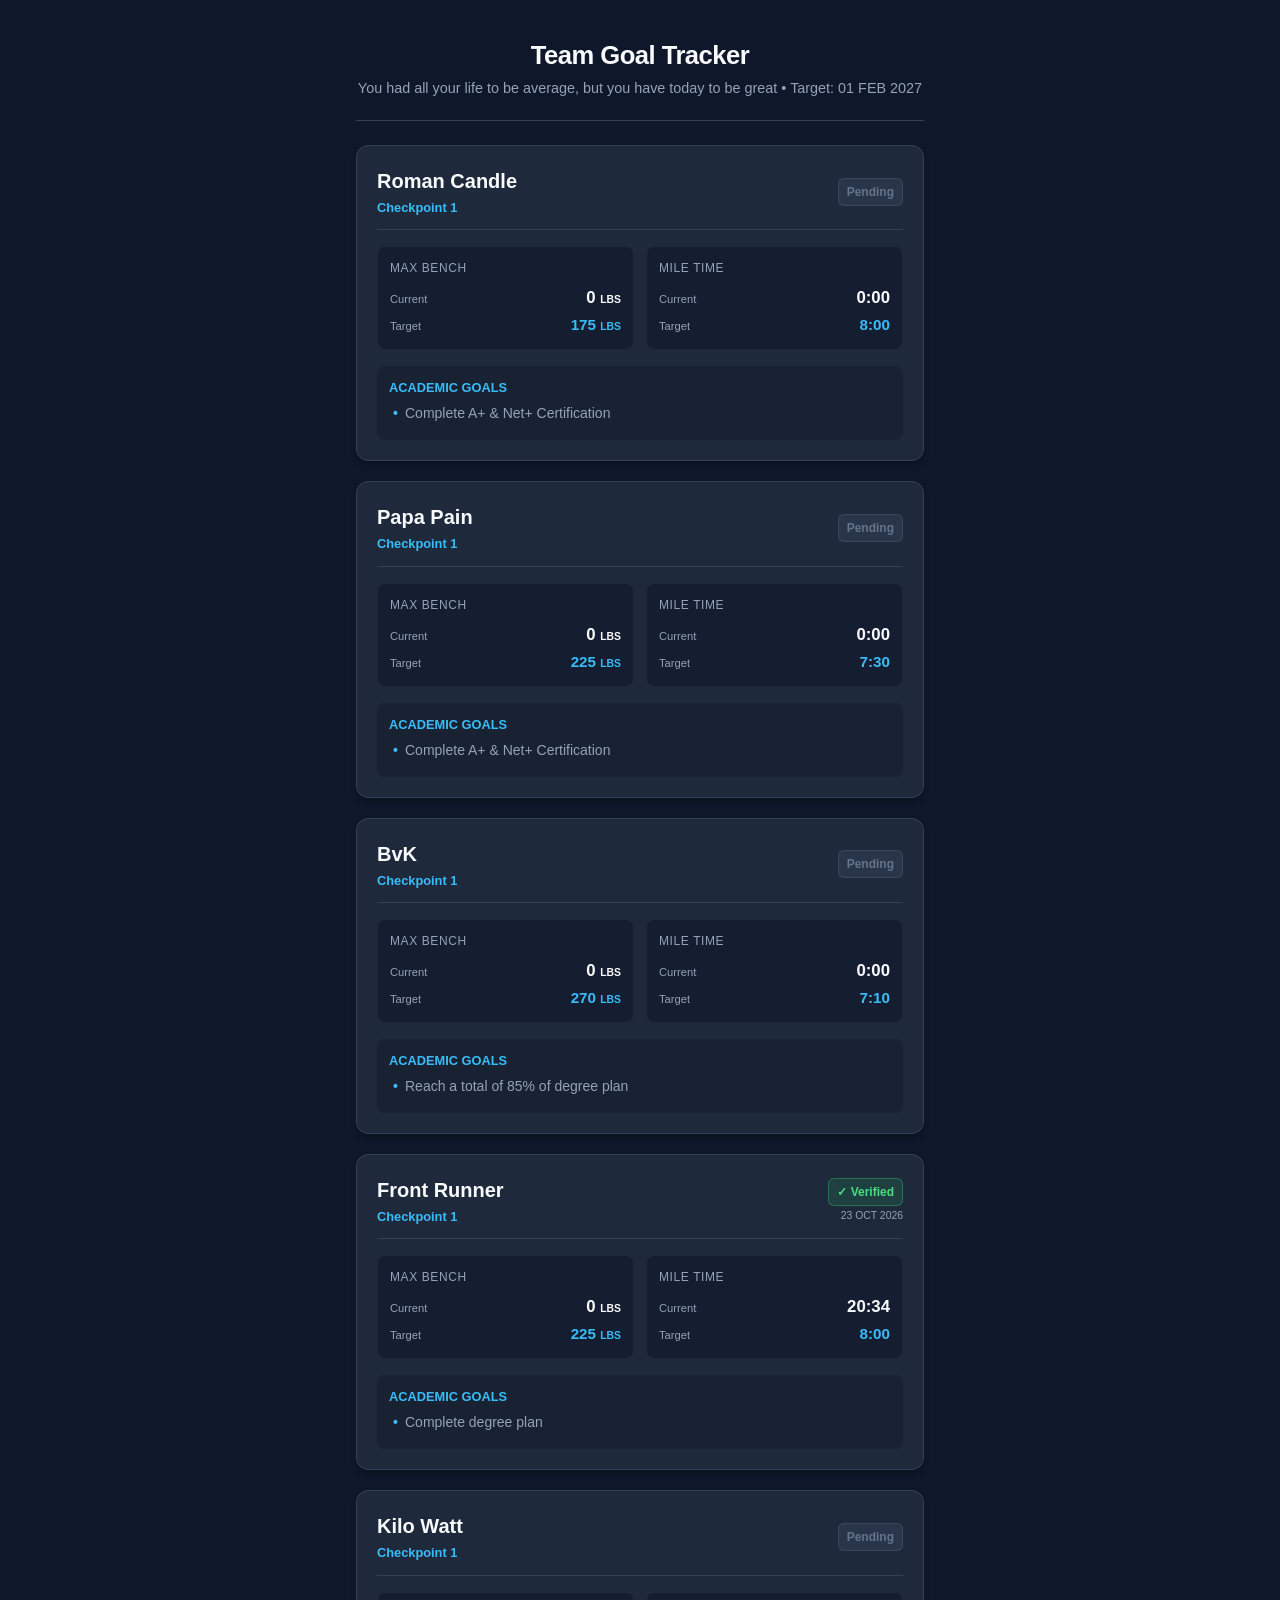
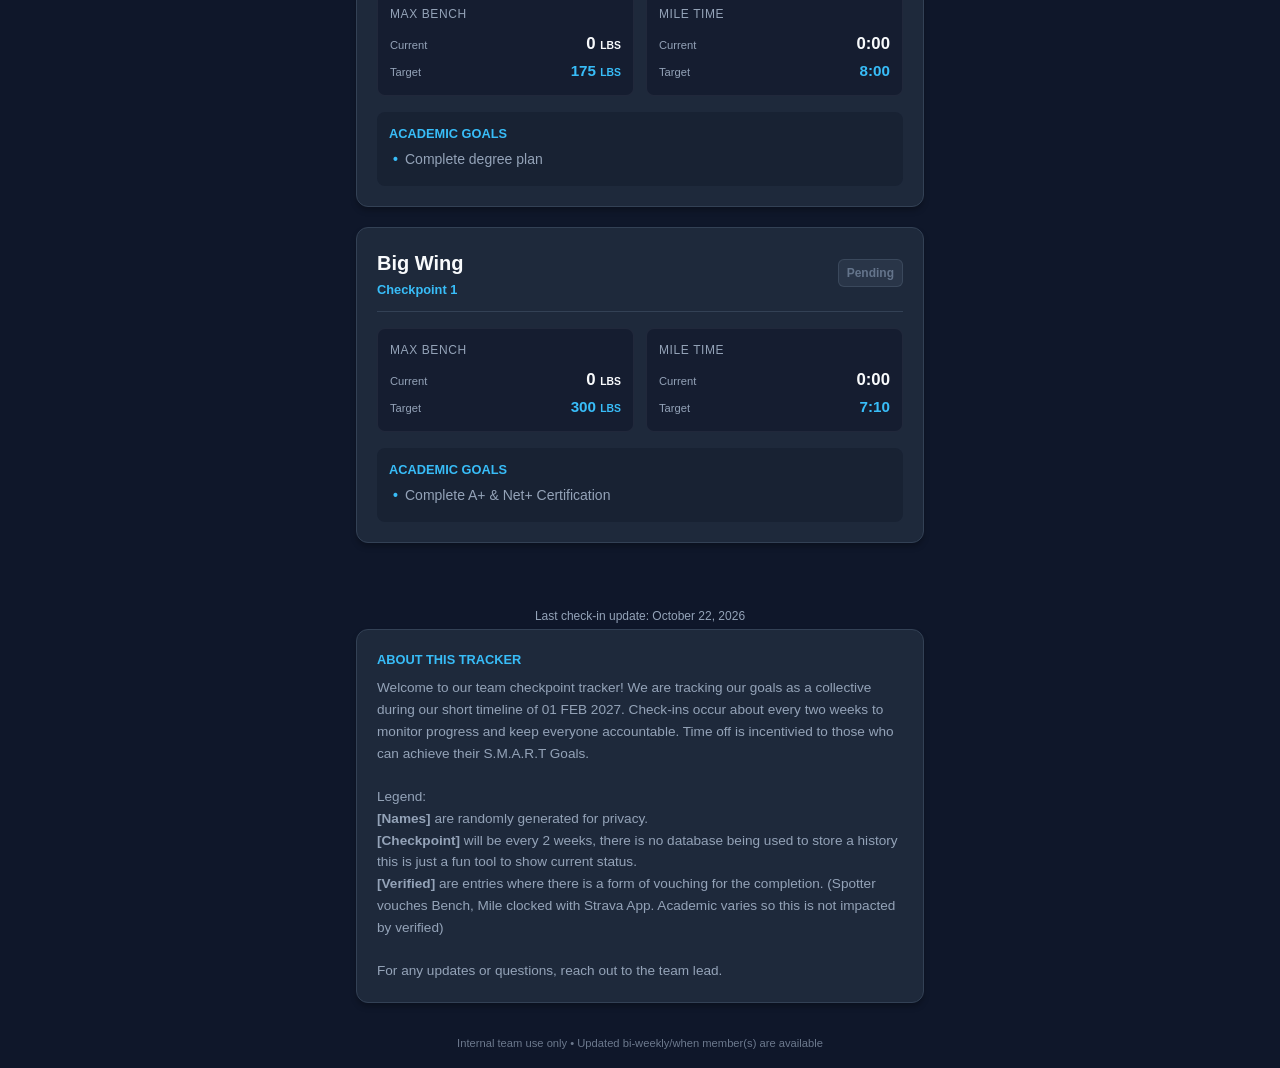
==== index.html @ 11cd019f "Update index.html updated numbers" ====
<!DOCTYPE html>
<html lang="en">
<head>
  <meta charset="UTF-8">
  <meta name="viewport" content="width=device-width, initial-scale=1.0">
  <title>Team Goal Tracker</title>
  <link rel="stylesheet" href="style.css">

</head>
<body>

  <header>
    <h1>Team Goal Tracker</h1>
    <p>You had all your life to be average, but you have today to be great • Target: 01 FEB 2027</p>
  </header>

  <main class="container" id="team-container">
    <!-- Member cards will render dynamically here -->
  </main>

  <p class="last-updated" id="updated-tag"></p>
    <!-- ABOUT / INFO SECTION -->
  <section class="member-card" style="margin-top: 4px;">
    <div class="goals-title" style="margin-bottom: 8px;">About This Tracker</div>
    <p style="font-size: 0.85rem; color: var(--text-muted); line-height: 1.6;">
        Welcome to our team checkpoint tracker! We are tracking our goals as a collective during our short timeline of 01 FEB 2027. Check-ins occur about every two weeks to monitor progress and keep everyone accountable. Time off is incentivied to those who can achieve their S.M.A.R.T Goals. 
<br><br>Legend:
<br><strong>[Names]</strong> are randomly generated for privacy.
<br><strong>[Checkpoint]</strong> will be every 2 weeks, there is no database being used to store a history this is just a fun tool to show current status. 
<br><strong>[Verified]</strong> are entries where there is a form of vouching for the completion. (Spotter vouches Bench, Mile clocked with Strava App. Academic varies so this is not impacted by verified)
<br><br>For any updates or questions, reach out to the team lead. 
    </p>
  </section>
  <footer style="text-align: center; font-size: 0.7rem; color: var(--text-muted); margin-top: 32px; opacity: 0.7;">
      Internal team use only • Updated bi-weekly/when member(s) are available
  </footer>
  <script>
    // =========================================================================
    // MODULAR DATA SECTION — EDIT THIS ARRAY FOR YOUR BI-WEEKLY CHECK-INS
    // =========================================================================
    const LAST_UPDATED = "October 22, 2026";

    const TEAM_DATA = [


      {
        name: "Roman Candle",
        checkpoint: "Checkpoint 1",
        isVerified: false,
        verifiedDate:"01 NOV 2026",
        benchPress: {
          current: 0,
          target: 175
        },
        mileTime: {
          current: "0:00",
          target: "8:00"
        },
        academicGoals: [
          "Complete A+ & Net+ Certification"
        ]
      },



      {
        name: "Papa Pain",
        checkpoint: "Checkpoint 1",
        isVerified: false,
        verifiedDate:"01 NOV 2026",
        benchPress: {
          current: 0,
          target: 225
        },
        mileTime: {
          current: "0:00",
          target: "7:30"
        },
        academicGoals: [
          "Complete A+ & Net+ Certification"
        ]
      },



      {
        name: "BvK",
        checkpoint: "Checkpoint 1",
        isVerified: false,
        verifiedDate:"01 NOV 2026",
        benchPress: {
          current: 0,
          target: 270
        },
        mileTime: {
          current: "0:00",
          target: "7:10"
        },
        academicGoals: [
          "Reach a total of 85% of degree plan"
        ]
      },




      {
        name: "Front Runner",
        checkpoint: "Checkpoint 1",
        isVerified: true,
        verifiedDate:"23 OCT 2026",
        benchPress: {
          current: 0,
          target: 225
        },
        mileTime: {
          current: "20:34",
          target: "8:00"
        },
        academicGoals: [
          "Complete degree plan"
        ]
      },



      {
        name: "Kilo Watt",
        checkpoint: "Checkpoint 1",
        isVerified: false,
        verifiedDate:"01 NOV 2026",
        benchPress: {
          current: 0,
          target: 175
        },
        mileTime: {
          current: "0:00",
          target: "8:00"
        },
        academicGoals: [
          "Complete degree plan"
        ]
      },



      {
        name: "Big Wing",
        checkpoint: "Checkpoint 1",
        isVerified: false,
        verifiedDate:"01 NOV 2026",
        benchPress: {
          current: 0,
          target: 300
        },
        mileTime: {
          current: "0:00",
          target: "7:10"
        },
        academicGoals: [
          "Complete A+ & Net+ Certification"
        ]
      }
    ];
    // =========================================================================

    function renderCards() {
      const container = document.getElementById('team-container');
      container.innerHTML = '';

      TEAM_DATA.forEach(member => {
        const card = document.createElement('article');
        card.className = 'member-card';

        const verifiedBadge = member.isVerified
          ? `<div style="text-align: right;">
               <span class="badge badge-verified">✓ Verified</span>
               <div style="font-size: 0.65rem; color: var(--text-muted); margin-top: 2px;">${member.verifiedDate}</div>
             </div>`
          : `<span class="badge badge-unverified">Pending</span>`;

        const goalsHTML = member.academicGoals
          .map(goal => `<li>${goal}</li>`)
          .join('');

        card.innerHTML = `
          <div class="member-header">
            <div class="member-info">
              <h2 class="member-name">${member.name}</h2>
              <span class="member-checkpoint">${member.checkpoint}</span>
            </div>
            ${verifiedBadge}
          </div>

          <div class="stats-grid">
            <div class="stat-box">
              <div class="stat-label">Max Bench</div>
              <div class="stat-comparison">
                <div class="stat-row">
                  <span class="stat-sublabel">Current</span>
                  <span class="stat-value-current">${member.benchPress.current} <small style="font-size: 0.65rem;">LBS</small></span>
                </div>
                <div class="stat-row">
                  <span class="stat-sublabel">Target</span>
                  <span class="stat-value-target">${member.benchPress.target} <small style="font-size: 0.65rem;">LBS</small></span>
                </div>
              </div>
            </div>

            <div class="stat-box">
              <div class="stat-label">Mile Time</div>
              <div class="stat-comparison">
                <div class="stat-row">
                  <span class="stat-sublabel">Current</span>
                  <span class="stat-value-current">${member.mileTime.current}</span>
                </div>
                <div class="stat-row">
                  <span class="stat-sublabel">Target</span>
                  <span class="stat-value-target">${member.mileTime.target}</span>
                </div>
              </div>
            </div>
          </div>

          <div class="goals-section">
            <div class="goals-title">Academic Goals</div>
            <ul class="goals-list">
              ${goalsHTML}
            </ul>
          </div>
        `;
        container.appendChild(card);
      });

      document.getElementById('updated-tag').innerText = `Last check-in update: ${LAST_UPDATED}`;
    }

    renderCards();
  </script>
</body>
</html>
---- style.css ----
:root {
      --bg-color: #0f172a;
      --card-bg: #1e293b;
      --accent: #38bdf8;
      --accent-muted: rgba(56, 189, 248, 0.15);
      --text-main: #f8fafc;
      --text-muted: #94a3b8;
      --border-color: #334155;
      --radius: 12px;
      --verified-bg: rgba(34, 197, 94, 0.15);
      --verified-color: #4ade80;
      --unverified-bg: rgba(148, 163, 184, 0.1);
      --unverified-color: #64748b;
    }

    * {
      box-sizing: border-box;
      margin: 0;
      padding: 0;
      font-family: -apple-system, BlinkMacSystemFont, "Segoe UI", Roboto, Helvetica, Arial, sans-serif;
    }

    body {
      background-color: var(--bg-color);
      color: var(--text-main);
      padding: 16px;
      line-height: 1.5;
      max-width: 600px;
      margin: 0 auto;
    }

    header {
      text-align: center;
      padding: 20px 0;
      border-bottom: 1px solid var(--border-color);
      margin-bottom: 24px;
    }

    header h1 {
      font-size: 1.6rem;
      letter-spacing: -0.02em;
    }

    header p {
      color: var(--text-muted);
      font-size: 0.9rem;
      margin-top: 4px;
    }

    .container {
      display: flex;
      flex-direction: column;
      gap: 20px;
      padding-bottom: 40px;
    }

    .member-card {
      background-color: var(--card-bg);
      border: 1px solid var(--border-color);
      border-radius: var(--radius);
      padding: 20px;
      box-shadow: 0 4px 6px -1px rgba(0, 0, 0, 0.3);
    }

    .member-header {
      display: flex;
      justify-content: space-between;
      align-items: center;
      margin-bottom: 16px;
      padding-bottom: 12px;
      border-bottom: 1px solid var(--border-color);
    }

    .member-info {
      display: flex;
      flex-direction: column;
      gap: 2px;
    }

    .member-name {
      font-size: 1.25rem;
      font-weight: 700;
    }

    .member-checkpoint {
      font-size: 0.8rem;
      color: var(--accent);
      font-weight: 600;
    }

    .badge {
      font-size: 0.75rem;
      padding: 4px 8px;
      border-radius: 6px;
      font-weight: 600;
      display: inline-flex;
      align-items: center;
      gap: 4px;
    }

    .badge-verified {
      background-color: var(--verified-bg);
      color: var(--verified-color);
      border: 1px solid rgba(74, 222, 128, 0.3);
    }

    .badge-unverified {
      background-color: var(--unverified-bg);
      color: var(--unverified-color);
      border: 1px solid rgba(100, 116, 139, 0.3);
    }

    .stats-grid {
      display: grid;
      grid-template-columns: 1fr 1fr;
      gap: 12px;
      margin-bottom: 16px;
    }

    .stat-box {
      background: rgba(15, 23, 42, 0.6);
      padding: 12px;
      border-radius: 8px;
      border: 1px solid rgba(255, 255, 255, 0.05);
    }

    .stat-label {
      font-size: 0.75rem;
      text-transform: uppercase;
      letter-spacing: 0.05em;
      color: var(--text-muted);
      margin-bottom: 8px;
    }

    .stat-comparison {
      display: flex;
      flex-direction: column;
      gap: 4px;
    }

    .stat-row {
      display: flex;
      justify-content: space-between;
      align-items: baseline;
    }

    .stat-sublabel {
      font-size: 0.7rem;
      color: var(--text-muted);
    }

    .stat-value-current {
      font-size: 1.05rem;
      font-weight: 700;
      color: var(--text-main);
    }

    .stat-value-target {
      font-size: 0.95rem;
      font-weight: 600;
      color: var(--accent);
    }

    .goals-section {
      background: rgba(15, 23, 42, 0.4);
      border-radius: 8px;
      padding: 12px;
    }

    .goals-title {
      font-size: 0.8rem;
      font-weight: 600;
      color: var(--accent);
      margin-bottom: 6px;
      text-transform: uppercase;
    }

    .goals-list {
      list-style-type: none;
    }

    .goals-list li {
      font-size: 0.875rem;
      color: var(--text-muted);
      position: relative;
      padding-left: 16px;
      margin-bottom: 4px;
    }

    .goals-list li::before {
      content: "•";
      color: var(--accent);
      position: absolute;
      left: 4px;
      font-weight: bold;
    }

    .last-updated {
      text-align: center;
      font-size: 0.75rem;
      color: var(--text-muted);
      margin-top: 24px;
    }
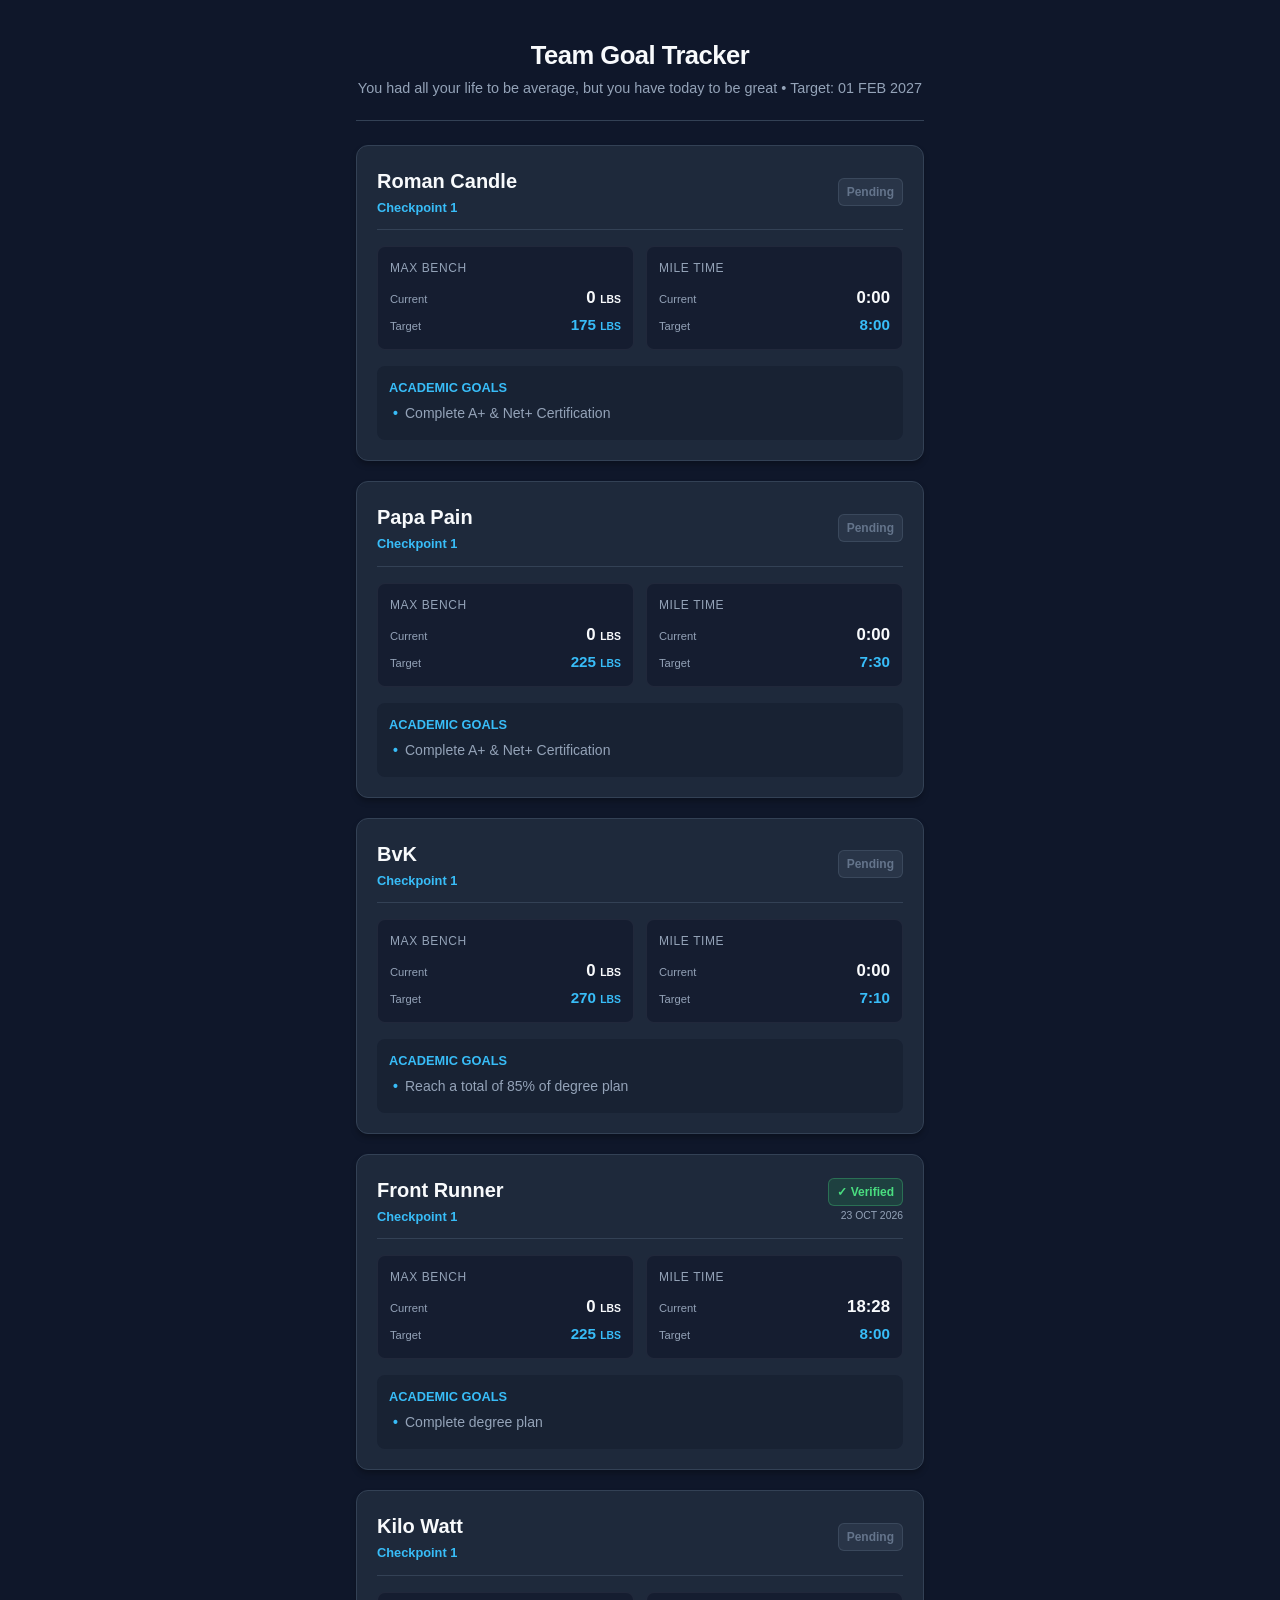
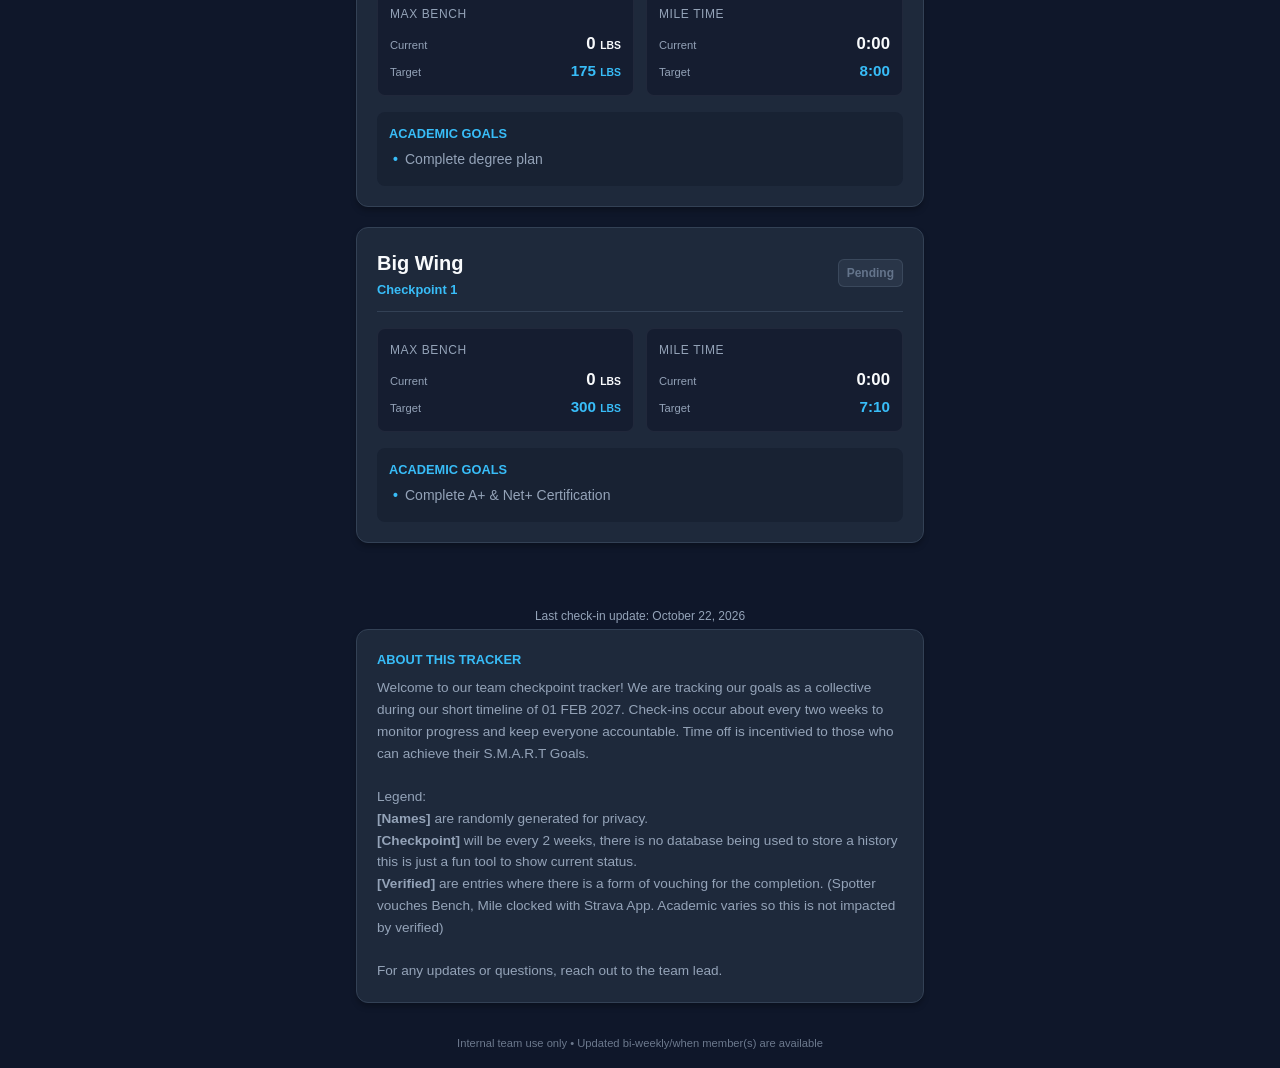
==== commit 1d2bf99f: "Update index.html corrected mile time" ====
--- a/index.html
+++ b/index.html
@@ -114,7 +114,7 @@
           target: 225
         },
         mileTime: {
-          current: "20:34",
+          current: "18:28",
           target: "8:00"
         },
         academicGoals: [
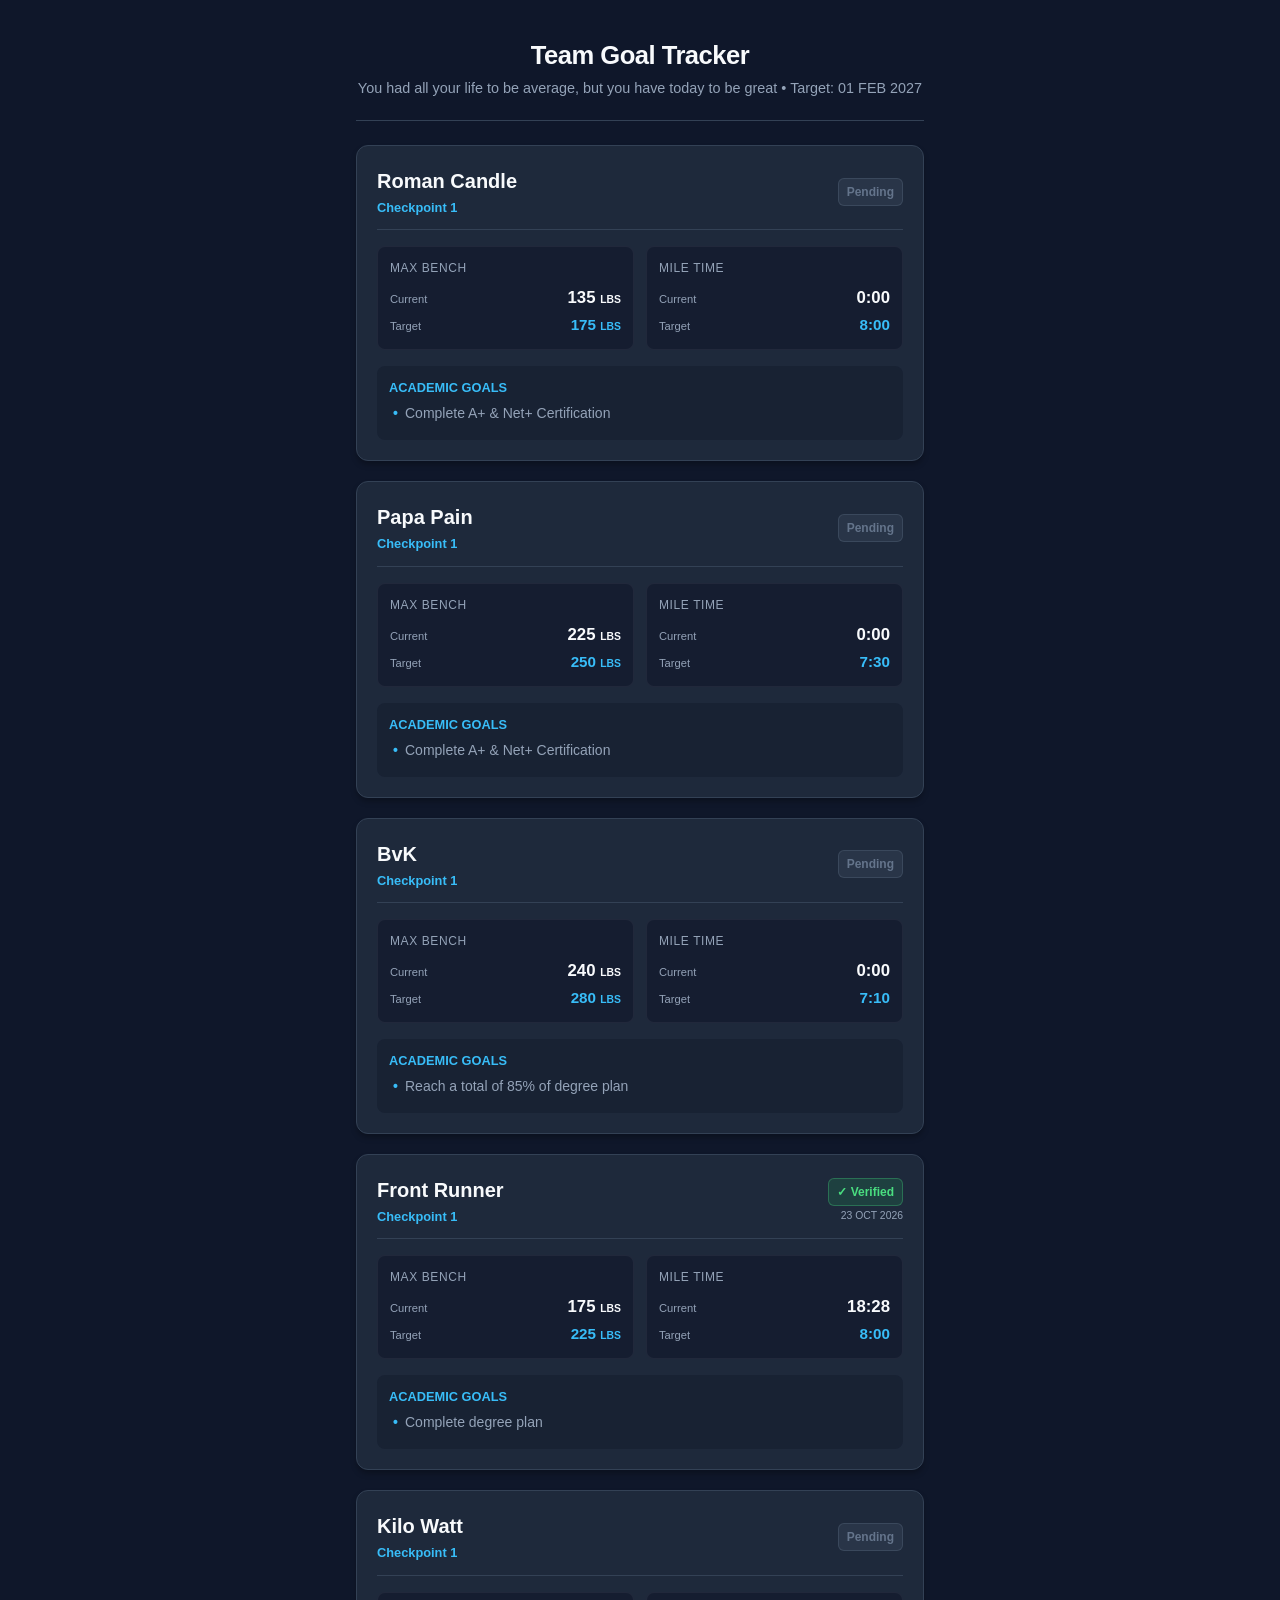
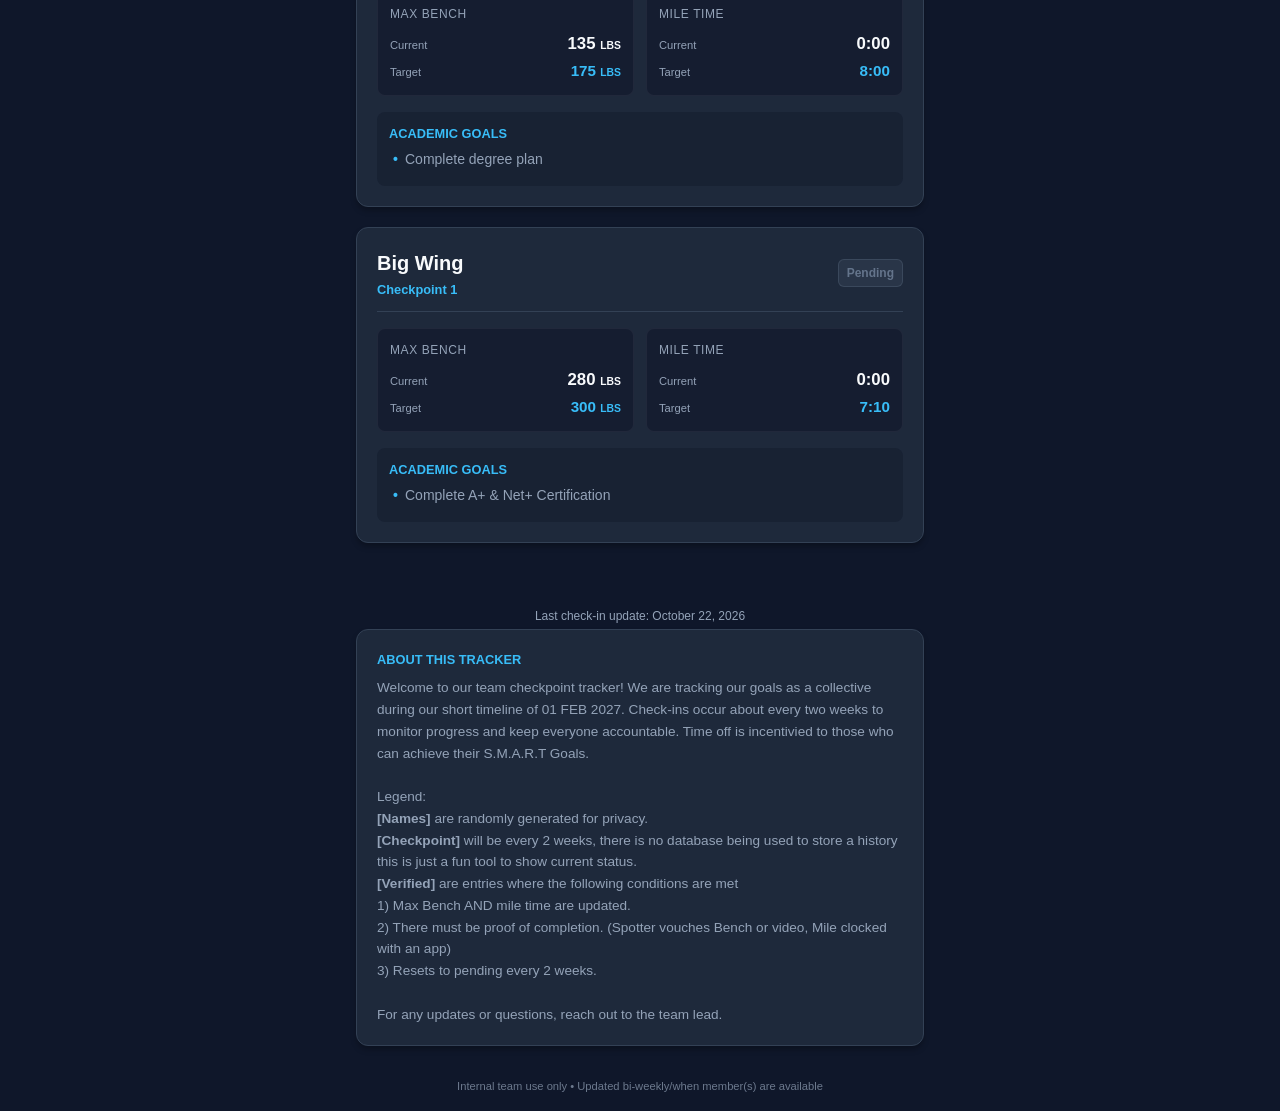
==== commit 8483e7d8: "Update index.html baseline update" ====
--- a/index.html
+++ b/index.html
@@ -27,7 +27,10 @@
 <br><br>Legend:
 <br><strong>[Names]</strong> are randomly generated for privacy.
 <br><strong>[Checkpoint]</strong> will be every 2 weeks, there is no database being used to store a history this is just a fun tool to show current status. 
-<br><strong>[Verified]</strong> are entries where there is a form of vouching for the completion. (Spotter vouches Bench, Mile clocked with Strava App. Academic varies so this is not impacted by verified)
+<br><strong>[Verified]</strong> are entries where the following conditions are met
+<br>1) Max Bench AND mile time are updated. 
+<br>2) There must be proof of completion. (Spotter vouches Bench or video, Mile clocked with an app) 
+<br>3) Resets to pending every 2 weeks. 
 <br><br>For any updates or questions, reach out to the team lead. 
     </p>
   </section>
@@ -47,9 +50,9 @@
         name: "Roman Candle",
         checkpoint: "Checkpoint 1",
         isVerified: false,
-        verifiedDate:"01 NOV 2026",
-        benchPress: {
-          current: 0,
+        verifiedDate:"23 OCT 2026",
+        benchPress: {
+          current: 135,
           target: 175
         },
         mileTime: {
@@ -69,8 +72,8 @@
         isVerified: false,
         verifiedDate:"01 NOV 2026",
         benchPress: {
-          current: 0,
-          target: 225
+          current: 225,
+          target: 250
         },
         mileTime: {
           current: "0:00",
@@ -89,8 +92,8 @@
         isVerified: false,
         verifiedDate:"01 NOV 2026",
         benchPress: {
-          current: 0,
-          target: 270
+          current: 240,
+          target: 280
         },
         mileTime: {
           current: "0:00",
@@ -110,7 +113,7 @@
         isVerified: true,
         verifiedDate:"23 OCT 2026",
         benchPress: {
-          current: 0,
+          current: 175,
           target: 225
         },
         mileTime: {
@@ -130,7 +133,7 @@
         isVerified: false,
         verifiedDate:"01 NOV 2026",
         benchPress: {
-          current: 0,
+          current: 135,
           target: 175
         },
         mileTime: {
@@ -150,7 +153,7 @@
         isVerified: false,
         verifiedDate:"01 NOV 2026",
         benchPress: {
-          current: 0,
+          current: 280,
           target: 300
         },
         mileTime: {
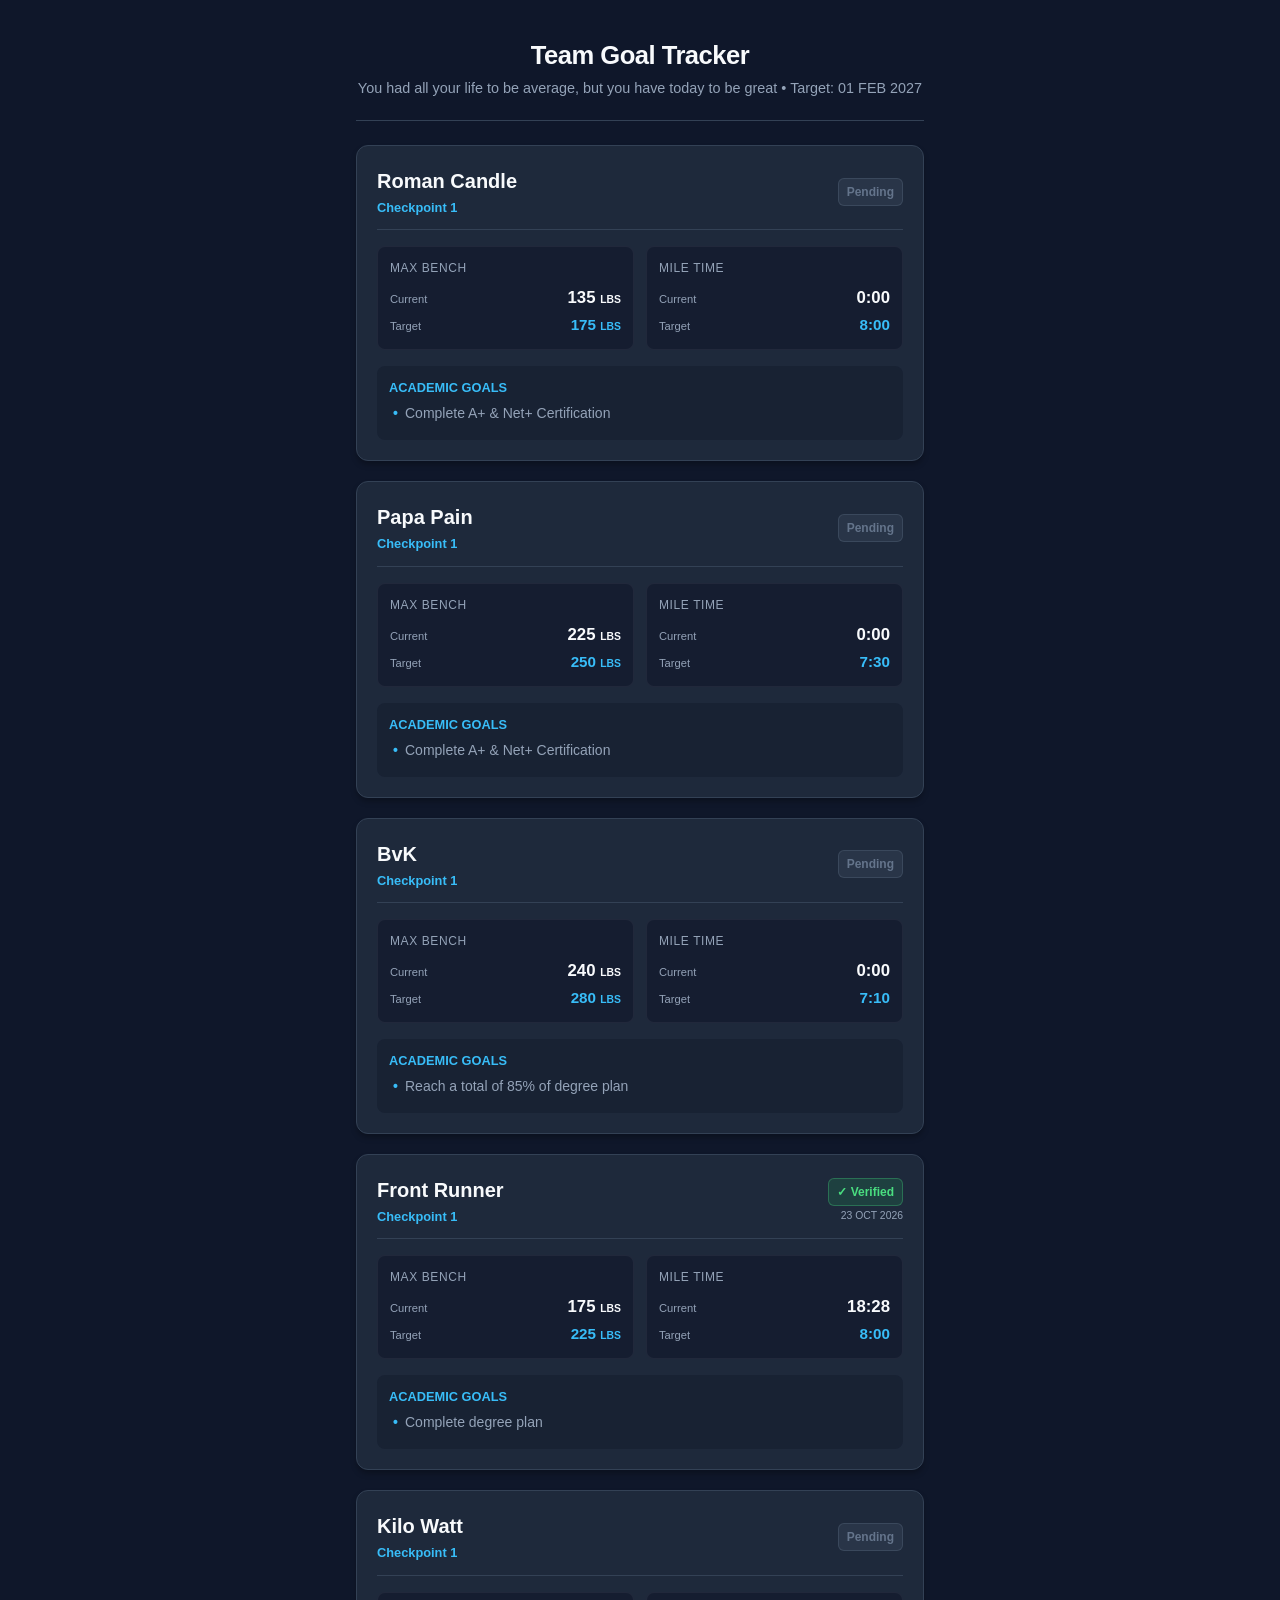
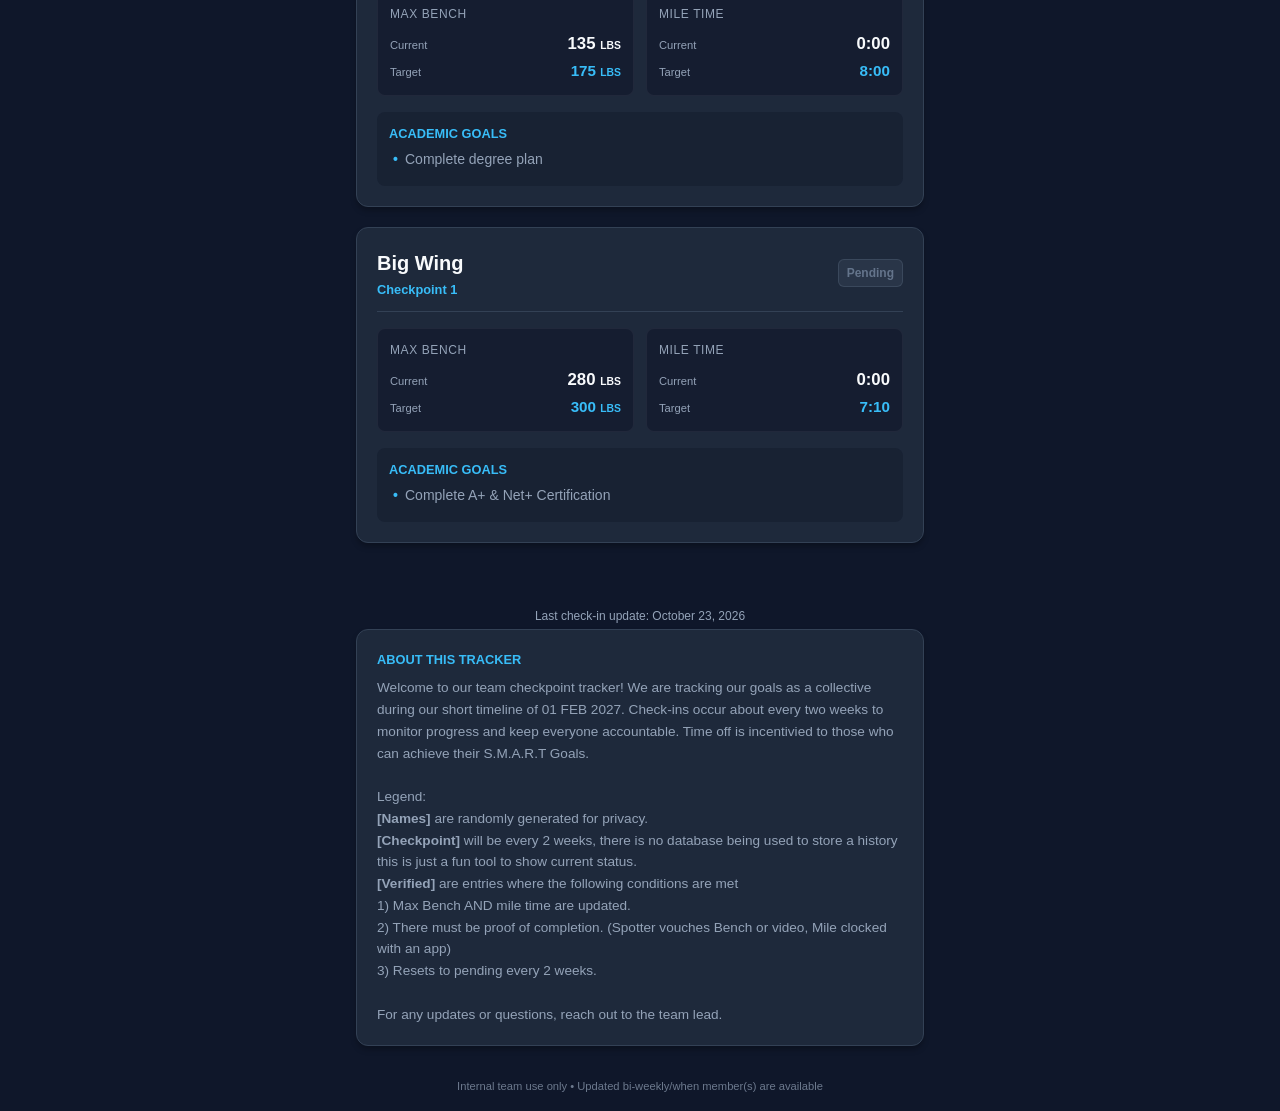
==== commit f42aa5f4: "Update index.html update date" ====
--- a/index.html
+++ b/index.html
@@ -41,7 +41,7 @@
     // =========================================================================
     // MODULAR DATA SECTION — EDIT THIS ARRAY FOR YOUR BI-WEEKLY CHECK-INS
     // =========================================================================
-    const LAST_UPDATED = "October 22, 2026";
+    const LAST_UPDATED = "October 23, 2026";
 
     const TEAM_DATA = [
 
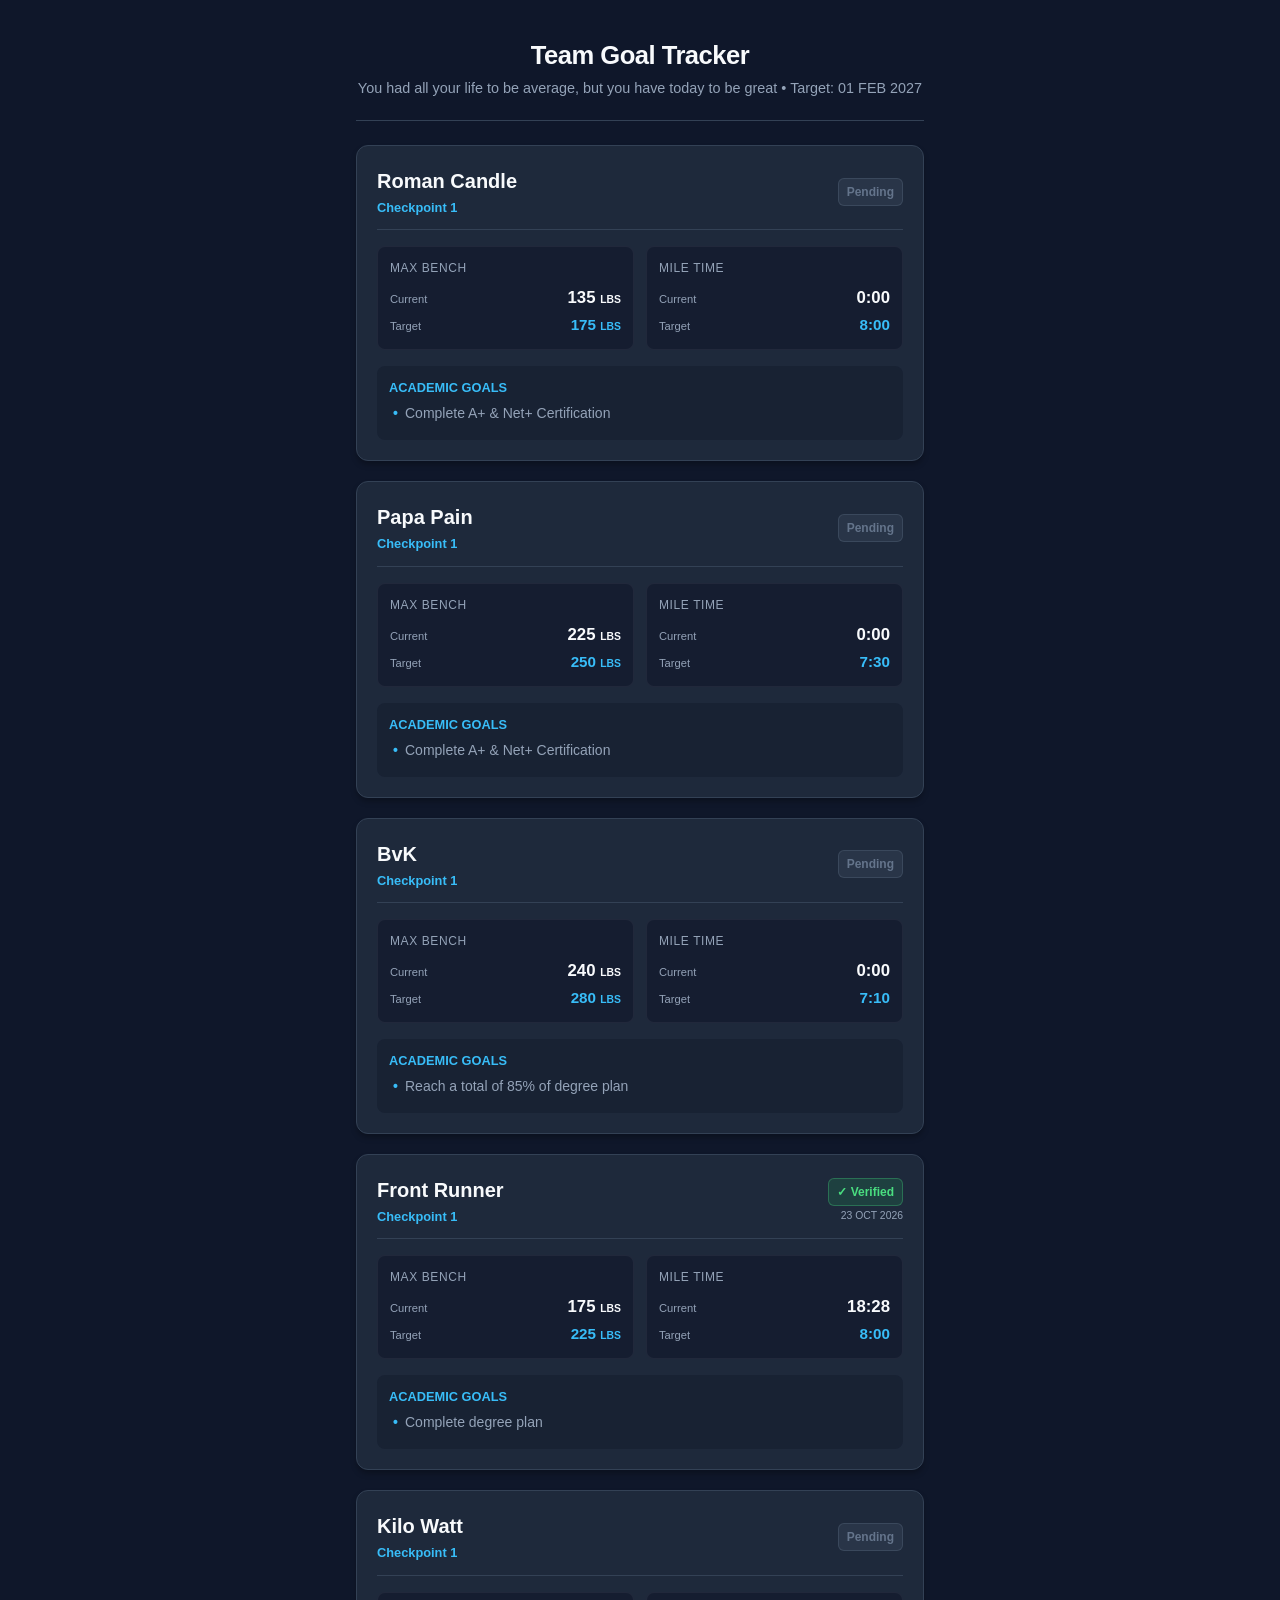
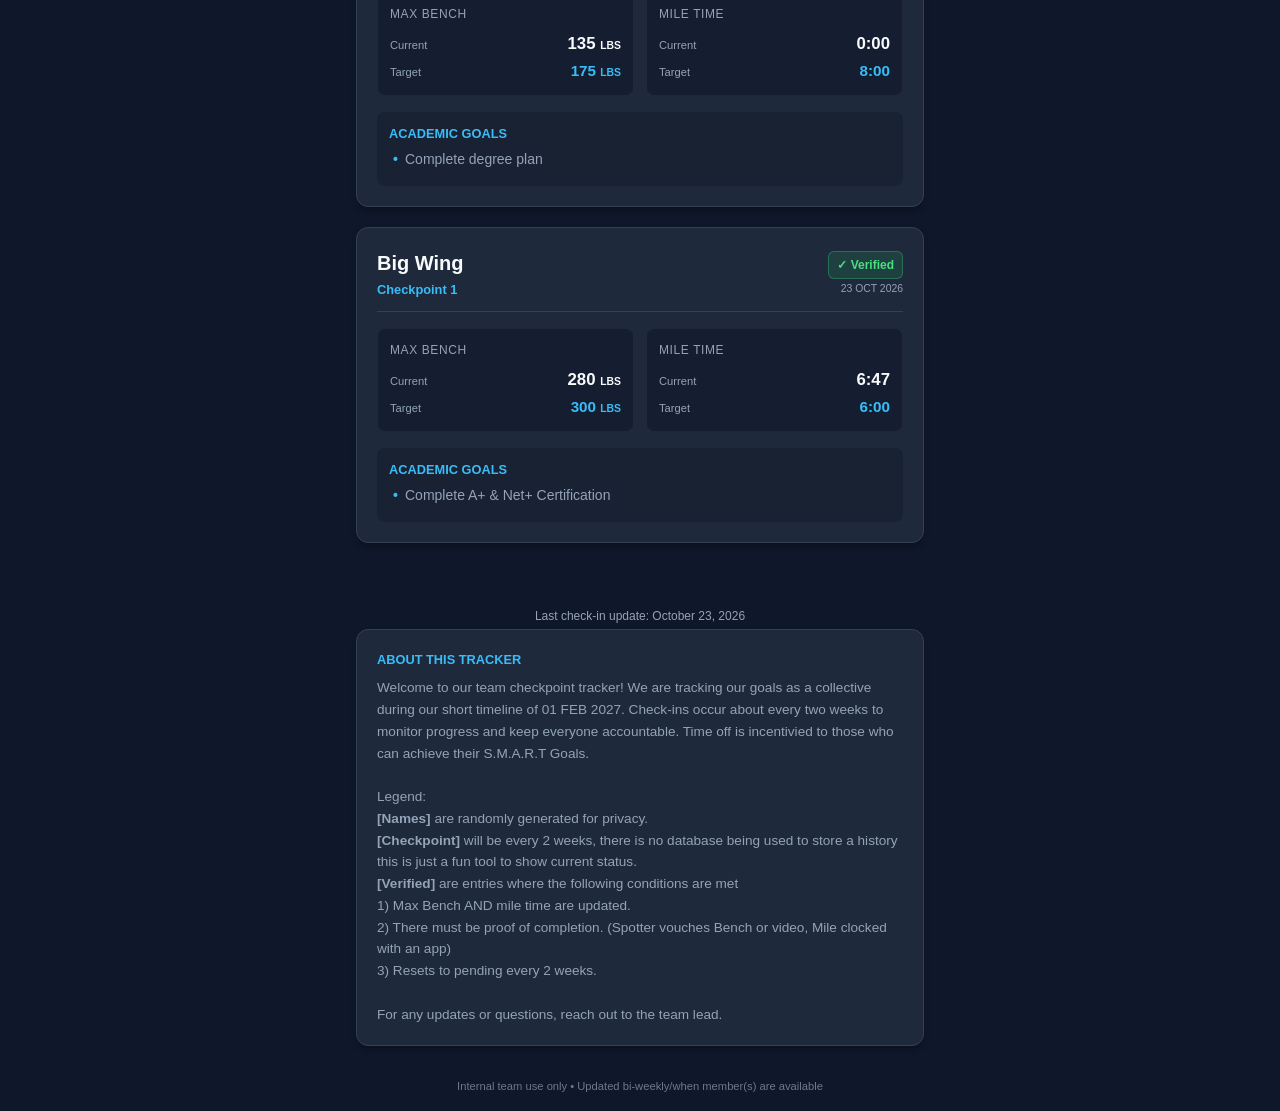
==== commit f2cdd4ec: "Update index.html big wing mile time" ====
--- a/index.html
+++ b/index.html
@@ -150,15 +150,15 @@
       {
         name: "Big Wing",
         checkpoint: "Checkpoint 1",
-        isVerified: false,
-        verifiedDate:"01 NOV 2026",
+        isVerified: true,
+        verifiedDate:"23 OCT 2026",
         benchPress: {
           current: 280,
           target: 300
         },
         mileTime: {
-          current: "0:00",
-          target: "7:10"
+          current: "6:47",
+          target: "6:00"
         },
         academicGoals: [
           "Complete A+ & Net+ Certification"
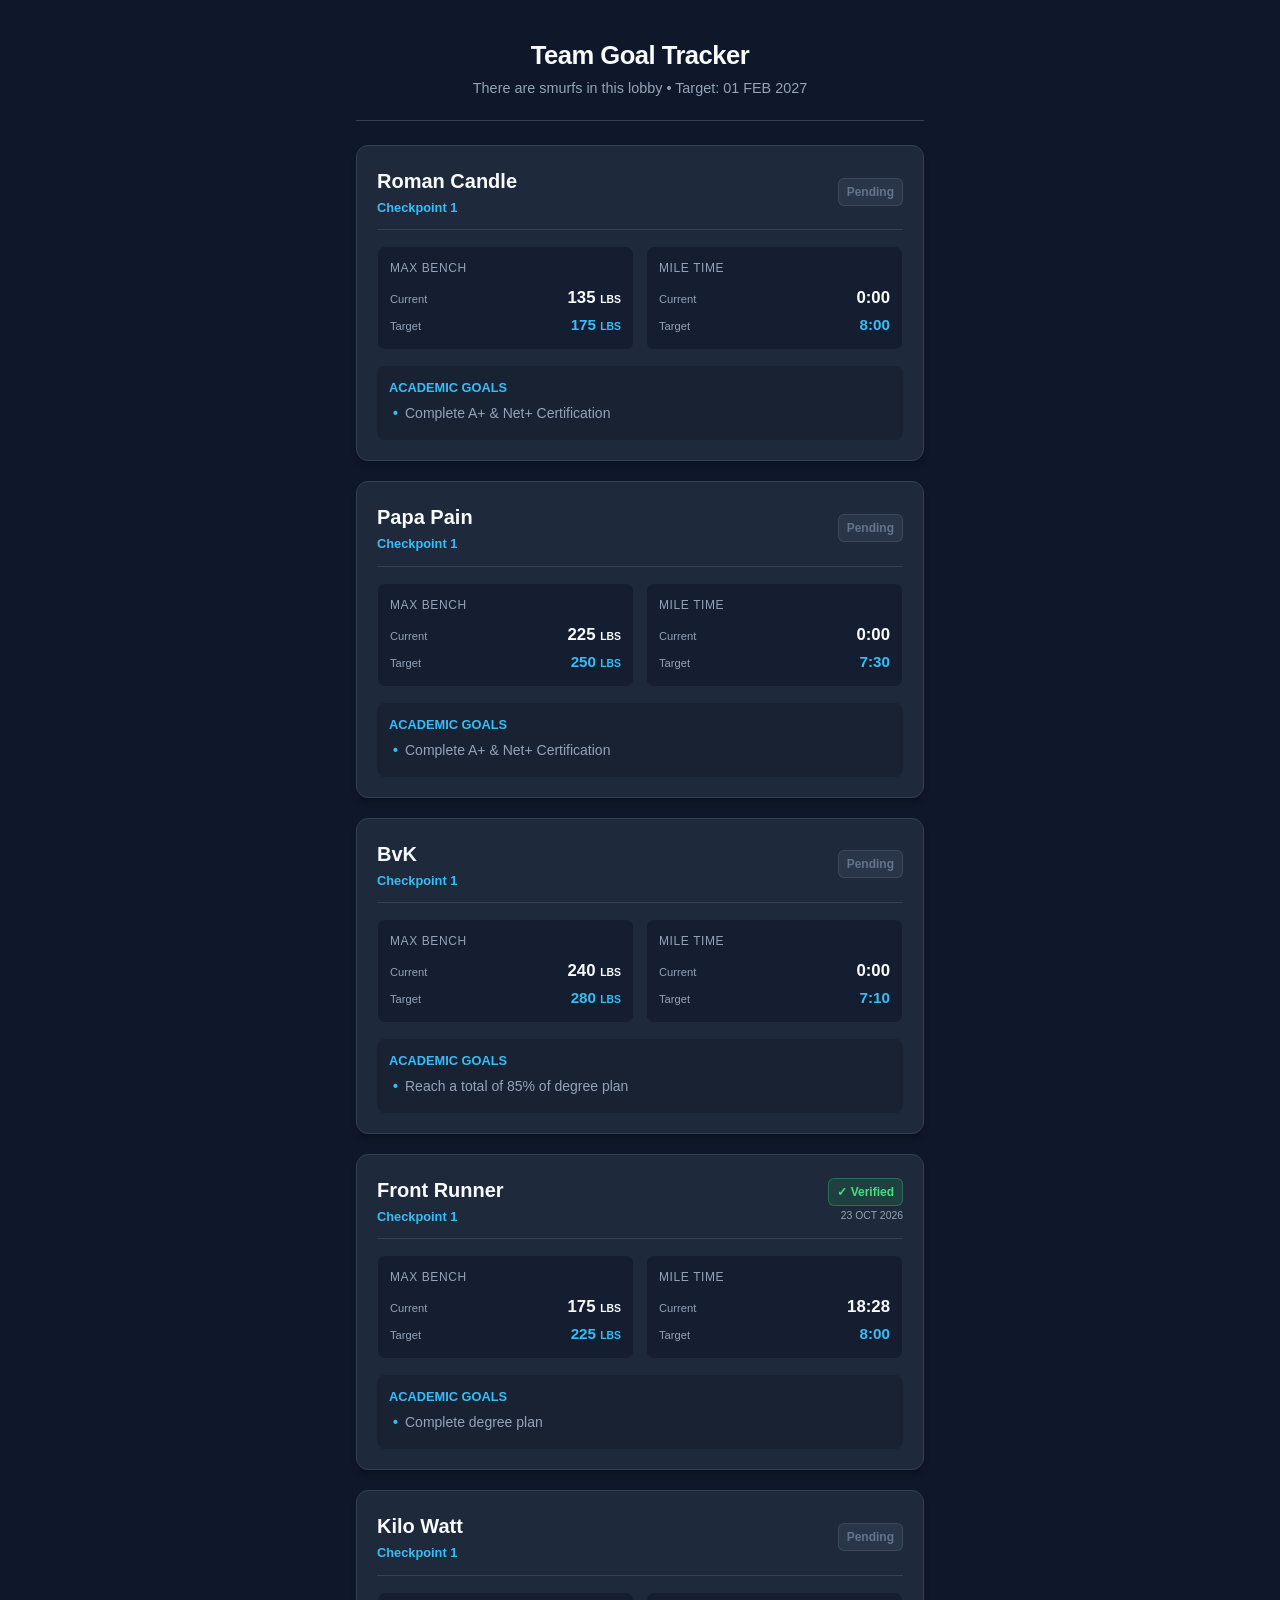
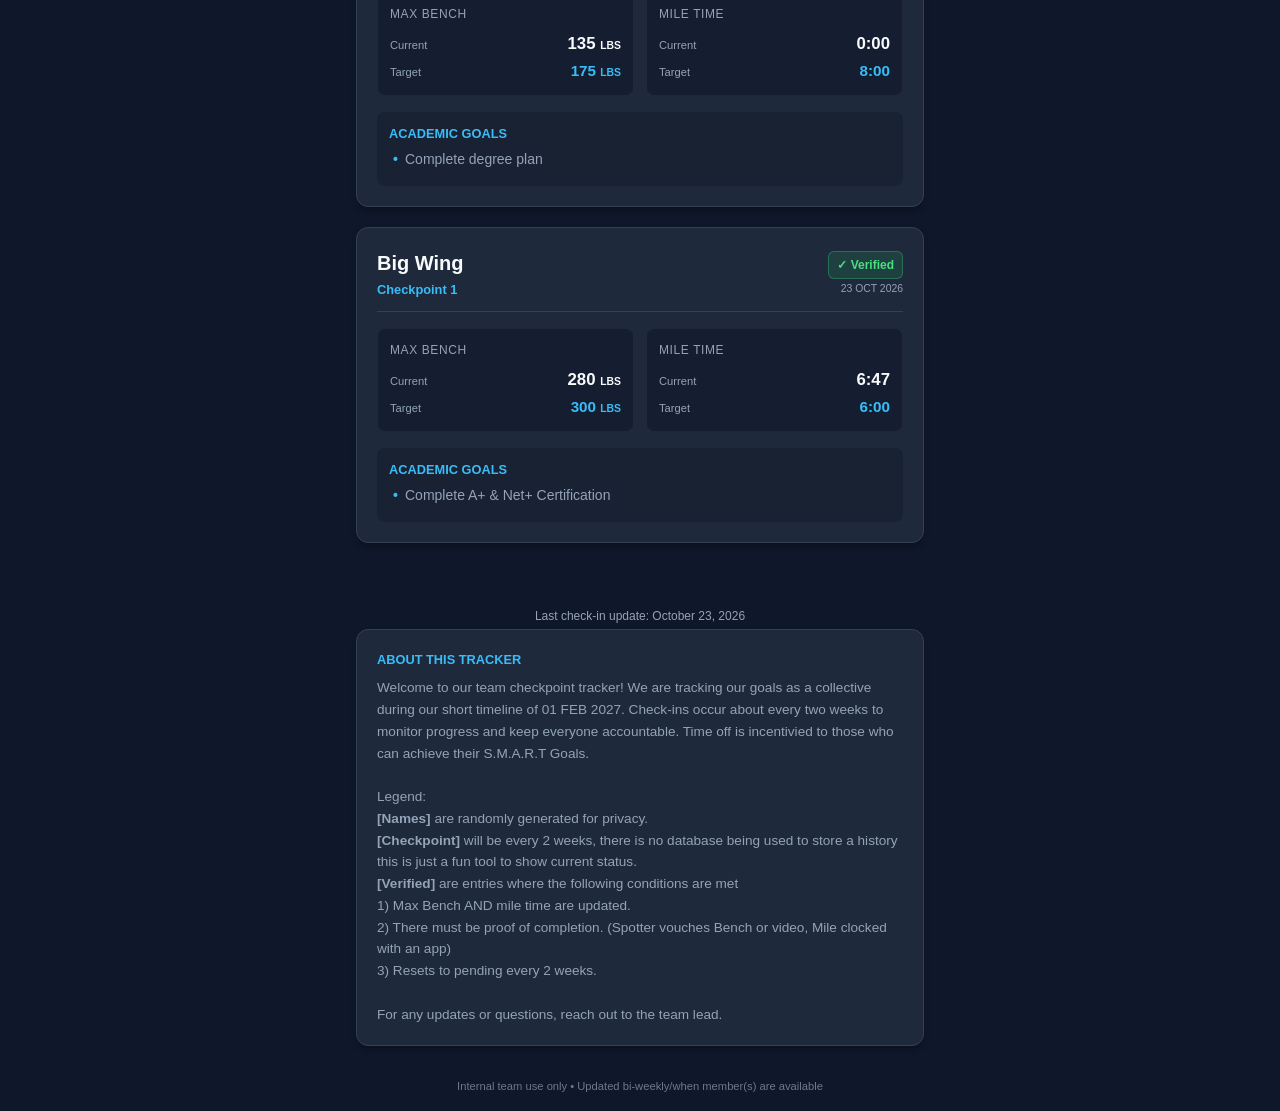
==== commit f0e4ca68: "Update index.html quote update" ====
--- a/index.html
+++ b/index.html
@@ -11,7 +11,7 @@
 
   <header>
     <h1>Team Goal Tracker</h1>
-    <p>You had all your life to be average, but you have today to be great • Target: 01 FEB 2027</p>
+    <p>There are smurfs in this lobby • Target: 01 FEB 2027</p>
   </header>
 
   <main class="container" id="team-container">
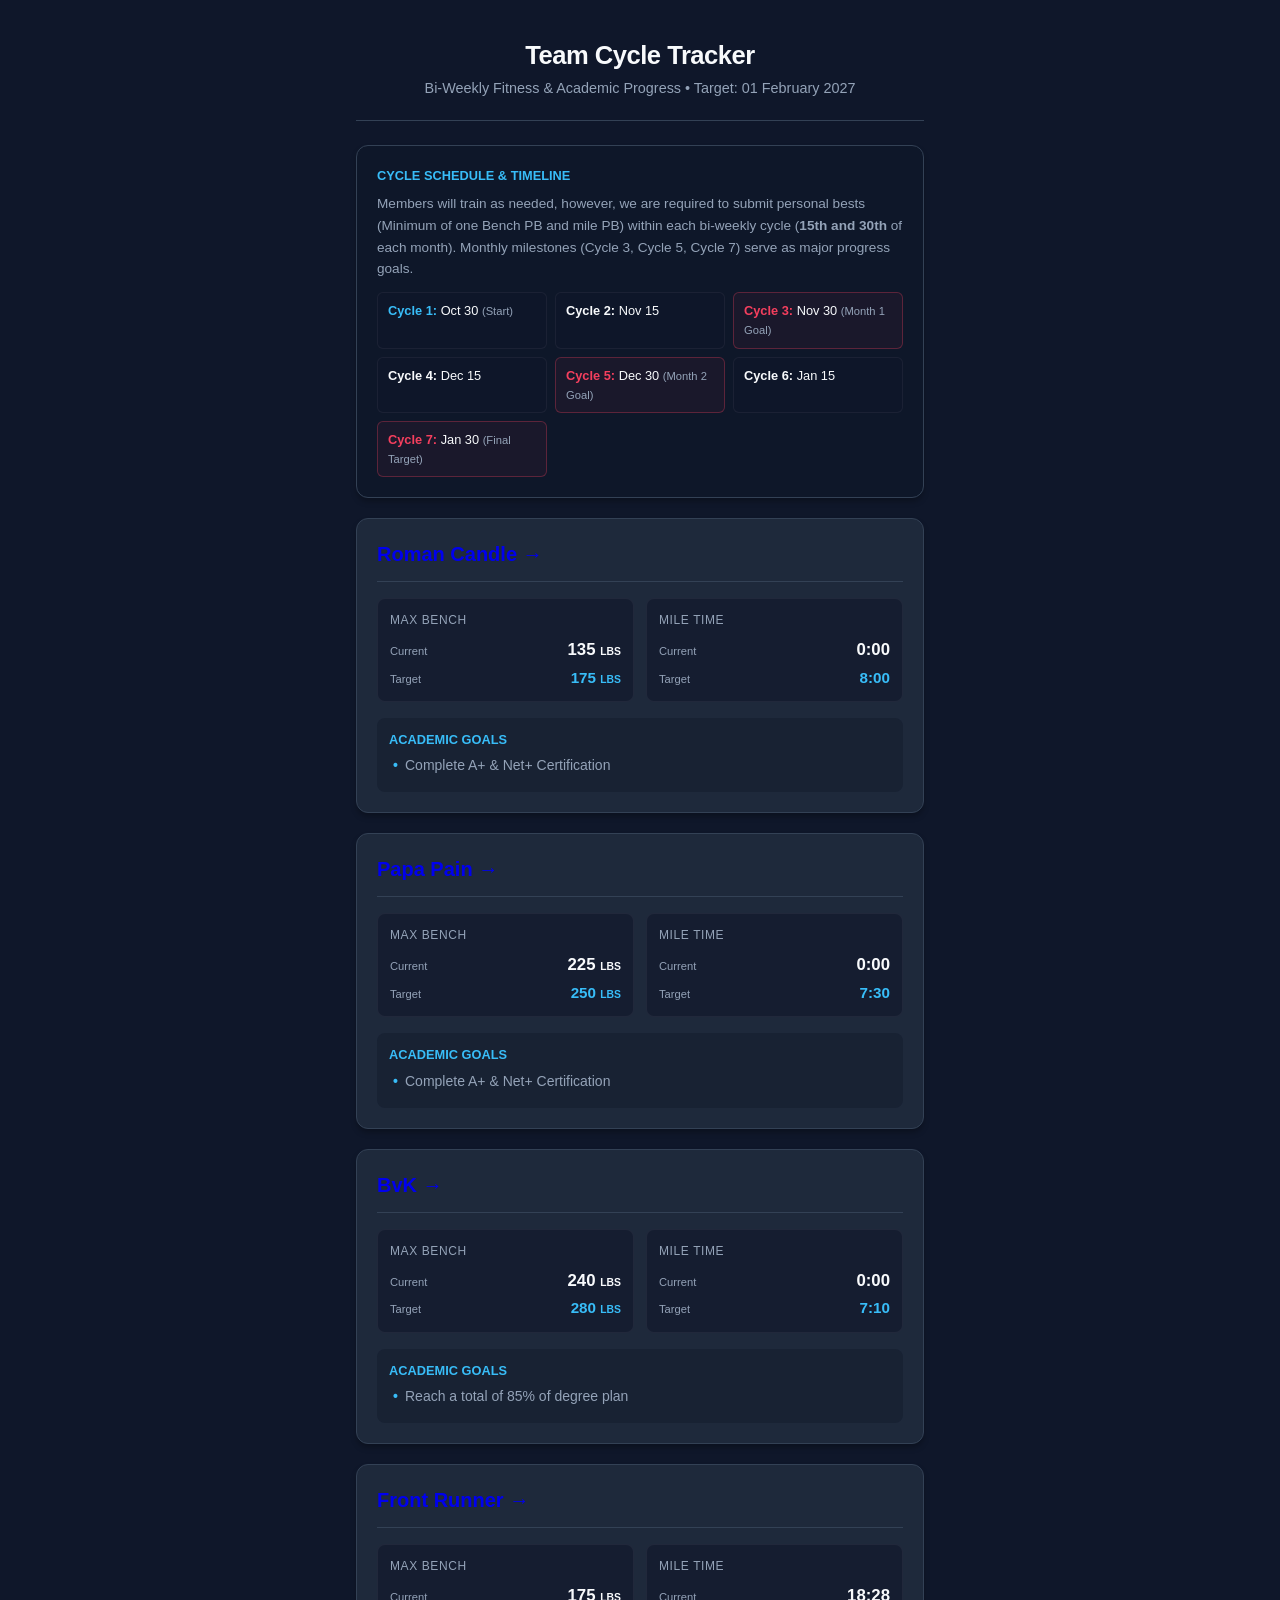
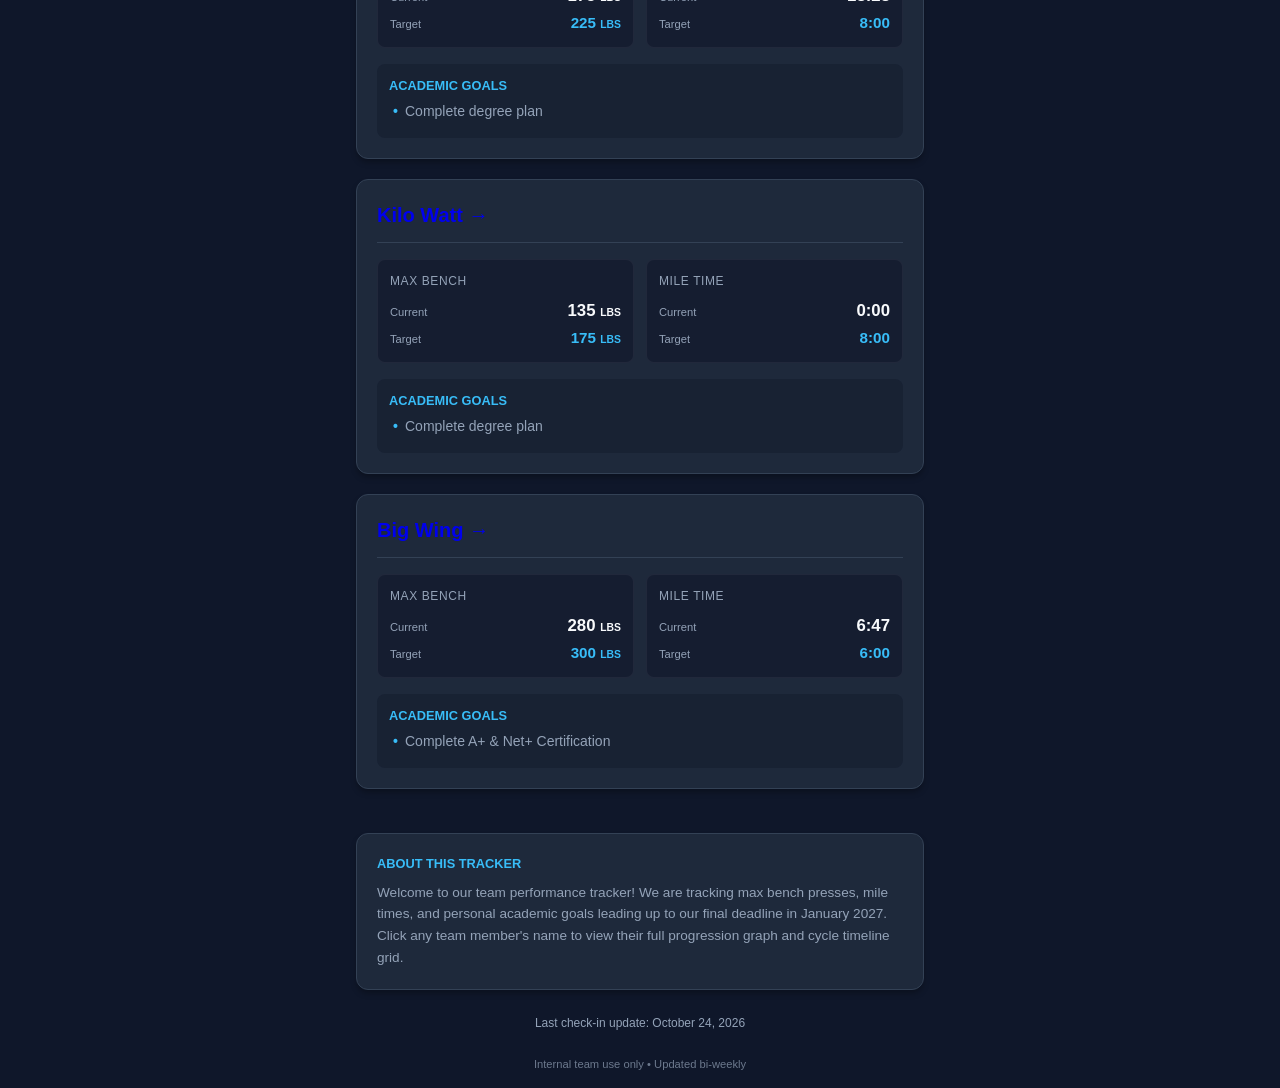
==== commit 21cc7586: "Major overhaul" ====
--- a/index.html
+++ b/index.html
@@ -3,184 +3,74 @@
 <head>
   <meta charset="UTF-8">
   <meta name="viewport" content="width=device-width, initial-scale=1.0">
-  <title>Team Goal Tracker</title>
+  <title>Team Performance Tracker</title>
   <link rel="stylesheet" href="style.css">
-
 </head>
 <body>
 
   <header>
-    <h1>Team Goal Tracker</h1>
-    <p>There are smurfs in this lobby • Target: 01 FEB 2027</p>
+    <h1>Team Cycle Tracker</h1>
+    <p>Bi-Weekly Fitness & Academic Progress • Target: 01 February 2027</p>
   </header>
 
+  <!-- CYCLE SCHEDULE & EXPLANATION BANNER -->
+  <section class="member-card schedule-banner" style="margin-bottom: 20px;">
+    <div class="goals-title" style="margin-bottom: 8px;">Cycle Schedule & Timeline</div>
+    <p style="font-size: 0.85rem; color: var(--text-muted); line-height: 1.6; margin-bottom: 12px;">
+      Members will train as needed, however, we are required to submit personal bests (Minimum of one Bench PB and mile PB) within each bi-weekly cycle (<strong>15th and 30th</strong> of each month). Monthly milestones (Cycle 3, Cycle 5, Cycle 7) serve as major progress goals.
+    </p>
+    <div class="schedule-grid">
+      <div class="schedule-item">
+        <strong style="color: var(--accent);">Cycle 1:</strong> Oct 30 <span class="schedule-sub">(Start)</span>
+      </div>
+      <div class="schedule-item">
+        <strong style="color: var(--text-main);">Cycle 2:</strong> Nov 15
+      </div>
+      <div class="schedule-item milestone-item">
+        <strong style="color: #f43f5e;">Cycle 3:</strong> Nov 30 <span class="schedule-sub">(Month 1 Goal)</span>
+      </div>
+      <div class="schedule-item">
+        <strong style="color: var(--text-main);">Cycle 4:</strong> Dec 15
+      </div>
+      <div class="schedule-item milestone-item">
+        <strong style="color: #f43f5e;">Cycle 5:</strong> Dec 30 <span class="schedule-sub">(Month 2 Goal)</span>
+      </div>
+      <div class="schedule-item">
+        <strong style="color: var(--text-main);">Cycle 6:</strong> Jan 15
+      </div>
+      <div class="schedule-item milestone-item">
+        <strong style="color: #f43f5e;">Cycle 7:</strong> Jan 30 <span class="schedule-sub">(Final Target)</span>
+      </div>
+    </div>
+  </section>
+
   <main class="container" id="team-container">
-    <!-- Member cards will render dynamically here -->
+    <!-- Rendered dynamically -->
   </main>
 
-  <p class="last-updated" id="updated-tag"></p>
-    <!-- ABOUT / INFO SECTION -->
   <section class="member-card" style="margin-top: 4px;">
     <div class="goals-title" style="margin-bottom: 8px;">About This Tracker</div>
     <p style="font-size: 0.85rem; color: var(--text-muted); line-height: 1.6;">
-        Welcome to our team checkpoint tracker! We are tracking our goals as a collective during our short timeline of 01 FEB 2027. Check-ins occur about every two weeks to monitor progress and keep everyone accountable. Time off is incentivied to those who can achieve their S.M.A.R.T Goals. 
-<br><br>Legend:
-<br><strong>[Names]</strong> are randomly generated for privacy.
-<br><strong>[Checkpoint]</strong> will be every 2 weeks, there is no database being used to store a history this is just a fun tool to show current status. 
-<br><strong>[Verified]</strong> are entries where the following conditions are met
-<br>1) Max Bench AND mile time are updated. 
-<br>2) There must be proof of completion. (Spotter vouches Bench or video, Mile clocked with an app) 
-<br>3) Resets to pending every 2 weeks. 
-<br><br>For any updates or questions, reach out to the team lead. 
+      Welcome to our team performance tracker! We are tracking max bench presses, mile times, and personal academic goals leading up to our final deadline in January 2027.<br>
+      Click any team member's name to view their full progression graph and cycle timeline grid.
     </p>
   </section>
-  <footer style="text-align: center; font-size: 0.7rem; color: var(--text-muted); margin-top: 32px; opacity: 0.7;">
-      Internal team use only • Updated bi-weekly/when member(s) are available
+
+  <p class="last-updated" id="updated-tag"></p>
+
+  <footer style="text-align: center; font-size: 0.7rem; color: var(--text-muted); margin-top: 24px; opacity: 0.7;">
+    Internal team use only • Updated bi-weekly
   </footer>
+
+  <script src="data.js"></script>
   <script>
-    // =========================================================================
-    // MODULAR DATA SECTION — EDIT THIS ARRAY FOR YOUR BI-WEEKLY CHECK-INS
-    // =========================================================================
-    const LAST_UPDATED = "October 23, 2026";
-
-    const TEAM_DATA = [
-
-
-      {
-        name: "Roman Candle",
-        checkpoint: "Checkpoint 1",
-        isVerified: false,
-        verifiedDate:"23 OCT 2026",
-        benchPress: {
-          current: 135,
-          target: 175
-        },
-        mileTime: {
-          current: "0:00",
-          target: "8:00"
-        },
-        academicGoals: [
-          "Complete A+ & Net+ Certification"
-        ]
-      },
-
-
-
-      {
-        name: "Papa Pain",
-        checkpoint: "Checkpoint 1",
-        isVerified: false,
-        verifiedDate:"01 NOV 2026",
-        benchPress: {
-          current: 225,
-          target: 250
-        },
-        mileTime: {
-          current: "0:00",
-          target: "7:30"
-        },
-        academicGoals: [
-          "Complete A+ & Net+ Certification"
-        ]
-      },
-
-
-
-      {
-        name: "BvK",
-        checkpoint: "Checkpoint 1",
-        isVerified: false,
-        verifiedDate:"01 NOV 2026",
-        benchPress: {
-          current: 240,
-          target: 280
-        },
-        mileTime: {
-          current: "0:00",
-          target: "7:10"
-        },
-        academicGoals: [
-          "Reach a total of 85% of degree plan"
-        ]
-      },
-
-
-
-
-      {
-        name: "Front Runner",
-        checkpoint: "Checkpoint 1",
-        isVerified: true,
-        verifiedDate:"23 OCT 2026",
-        benchPress: {
-          current: 175,
-          target: 225
-        },
-        mileTime: {
-          current: "18:28",
-          target: "8:00"
-        },
-        academicGoals: [
-          "Complete degree plan"
-        ]
-      },
-
-
-
-      {
-        name: "Kilo Watt",
-        checkpoint: "Checkpoint 1",
-        isVerified: false,
-        verifiedDate:"01 NOV 2026",
-        benchPress: {
-          current: 135,
-          target: 175
-        },
-        mileTime: {
-          current: "0:00",
-          target: "8:00"
-        },
-        academicGoals: [
-          "Complete degree plan"
-        ]
-      },
-
-
-
-      {
-        name: "Big Wing",
-        checkpoint: "Checkpoint 1",
-        isVerified: true,
-        verifiedDate:"23 OCT 2026",
-        benchPress: {
-          current: 280,
-          target: 300
-        },
-        mileTime: {
-          current: "6:47",
-          target: "6:00"
-        },
-        academicGoals: [
-          "Complete A+ & Net+ Certification"
-        ]
-      }
-    ];
-    // =========================================================================
-
     function renderCards() {
       const container = document.getElementById('team-container');
       container.innerHTML = '';
 
-      TEAM_DATA.forEach(member => {
+      TEAM_DATA.forEach((member, index) => {
         const card = document.createElement('article');
         card.className = 'member-card';
-
-        const verifiedBadge = member.isVerified
-          ? `<div style="text-align: right;">
-               <span class="badge badge-verified">✓ Verified</span>
-               <div style="font-size: 0.65rem; color: var(--text-muted); margin-top: 2px;">${member.verifiedDate}</div>
-             </div>`
-          : `<span class="badge badge-unverified">Pending</span>`;
 
         const goalsHTML = member.academicGoals
           .map(goal => `<li>${goal}</li>`)
@@ -189,10 +79,10 @@
         card.innerHTML = `
           <div class="member-header">
             <div class="member-info">
-              <h2 class="member-name">${member.name}</h2>
-              <span class="member-checkpoint">${member.checkpoint}</span>
+              <a href="member.html?id=${index}" style="text-decoration: none;">
+                <h2 class="member-name">${member.name} →</h2>
+              </a>
             </div>
-            ${verifiedBadge}
           </div>
 
           <div class="stats-grid">
@@ -241,4 +131,4 @@
     renderCards();
   </script>
 </body>
-</html>
+</html>
--- a/style.css
+++ b/style.css
@@ -202,4 +202,35 @@
       color: var(--text-muted);
       margin-top: 24px;
     }
-
+	/* SCHEDULE BANNER STYLES */
+	.schedule-banner {
+	  background: rgba(15, 23, 42, 0.7);
+	  border: 1px solid var(--border-color);
+	}
+
+	.schedule-grid {
+	  display: grid;
+	  grid-template-columns: repeat(auto-fit, minmax(130px, 1fr));
+	  gap: 8px;
+	  margin-top: 8px;
+	}
+
+	.schedule-item {
+	  background: rgba(15, 23, 42, 0.6);
+	  padding: 8px 10px;
+	  border-radius: 6px;
+	  border: 1px solid rgba(255, 255, 255, 0.05);
+	  font-size: 0.8rem;
+	  color: var(--text-main);
+	}
+
+	.milestone-item {
+	  border-color: rgba(244, 63, 94, 0.3);
+	  background: rgba(244, 63, 94, 0.05);
+	}
+
+	.schedule-sub {
+	  font-size: 0.7rem;
+	  color: var(--text-muted);
+	  display: inline;
+	}
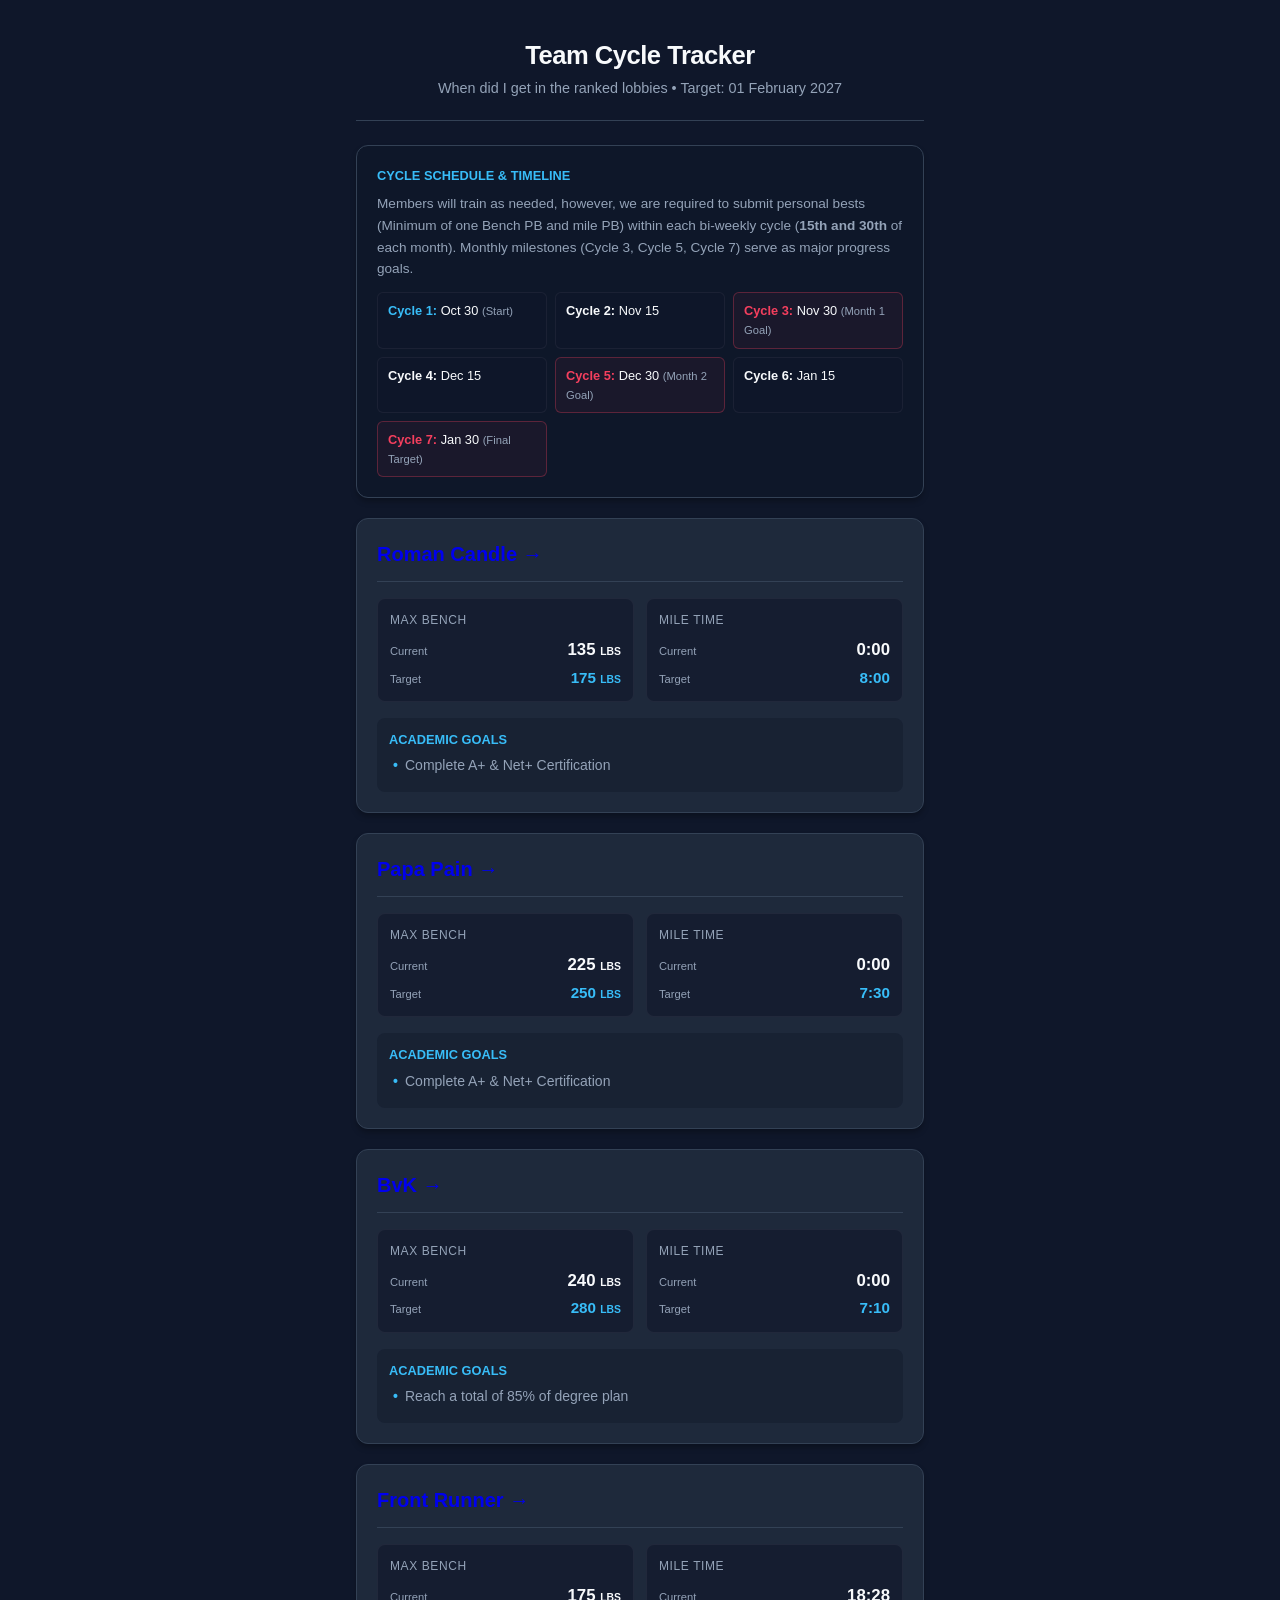
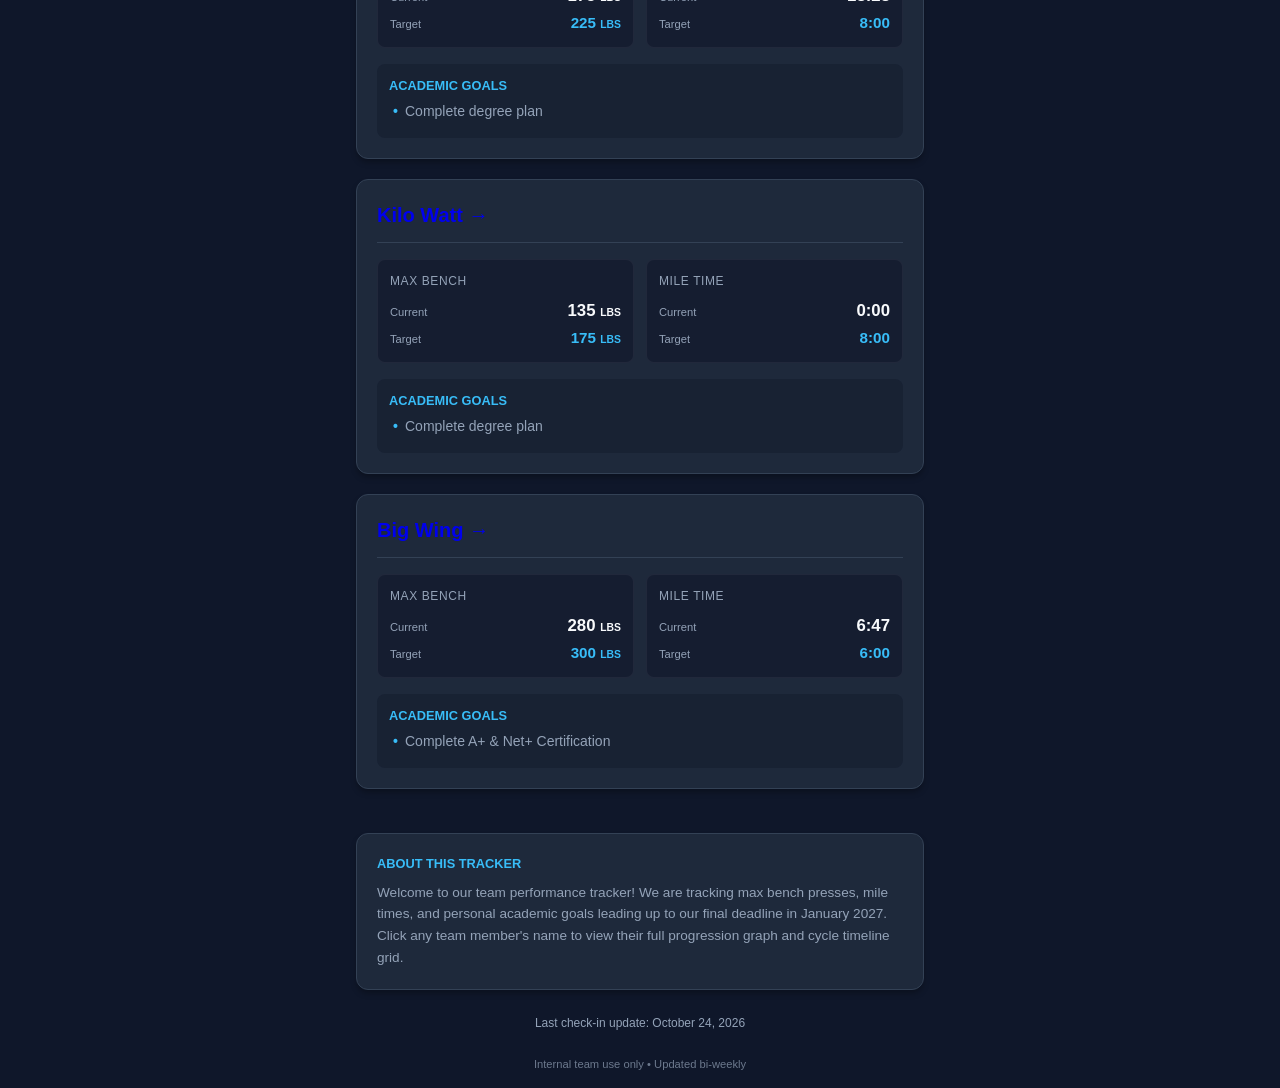
==== commit 5c5f2c7b: "update a funny" ====
--- a/index.html
+++ b/index.html
@@ -10,7 +10,7 @@
 
   <header>
     <h1>Team Cycle Tracker</h1>
-    <p>Bi-Weekly Fitness & Academic Progress • Target: 01 February 2027</p>
+    <p>When did I get in the ranked lobbies • Target: 01 February 2027</p>
   </header>
 
   <!-- CYCLE SCHEDULE & EXPLANATION BANNER -->
@@ -131,4 +131,4 @@
     renderCards();
   </script>
 </body>
-</html>+</html>
